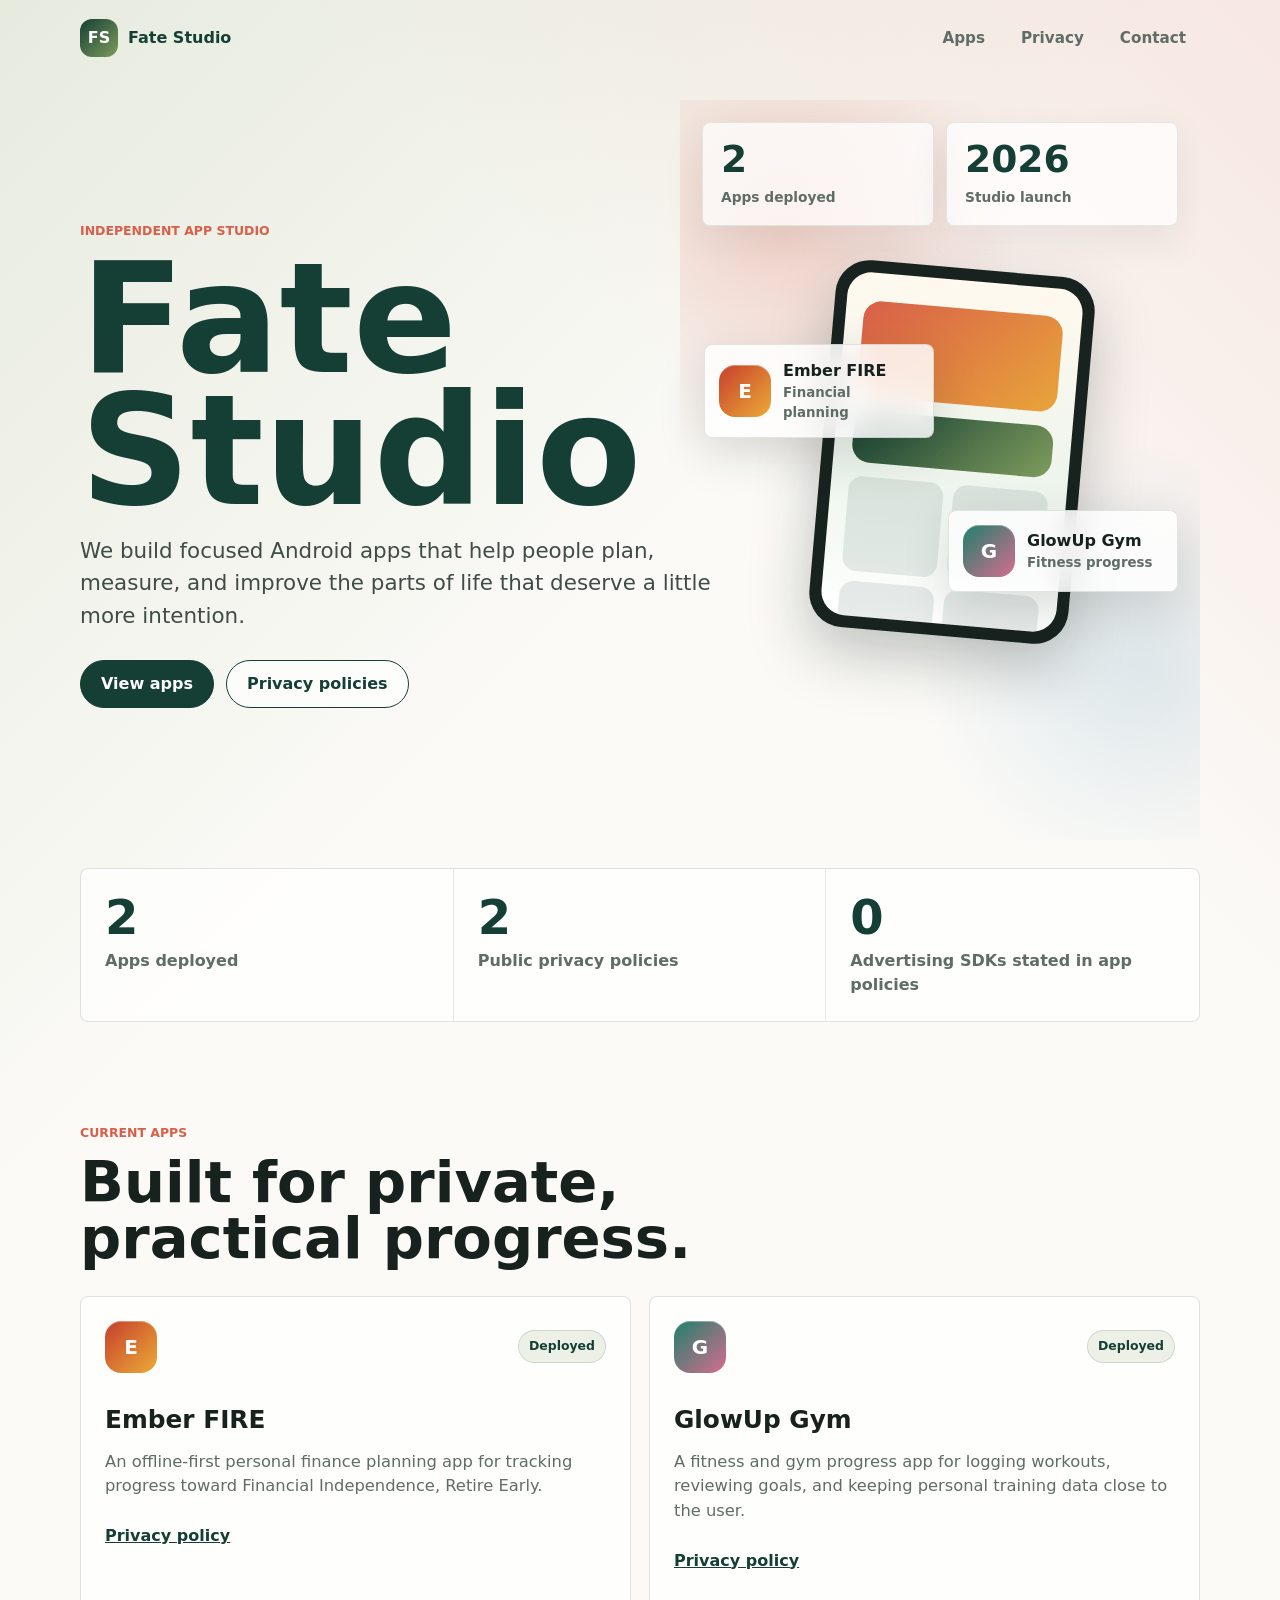
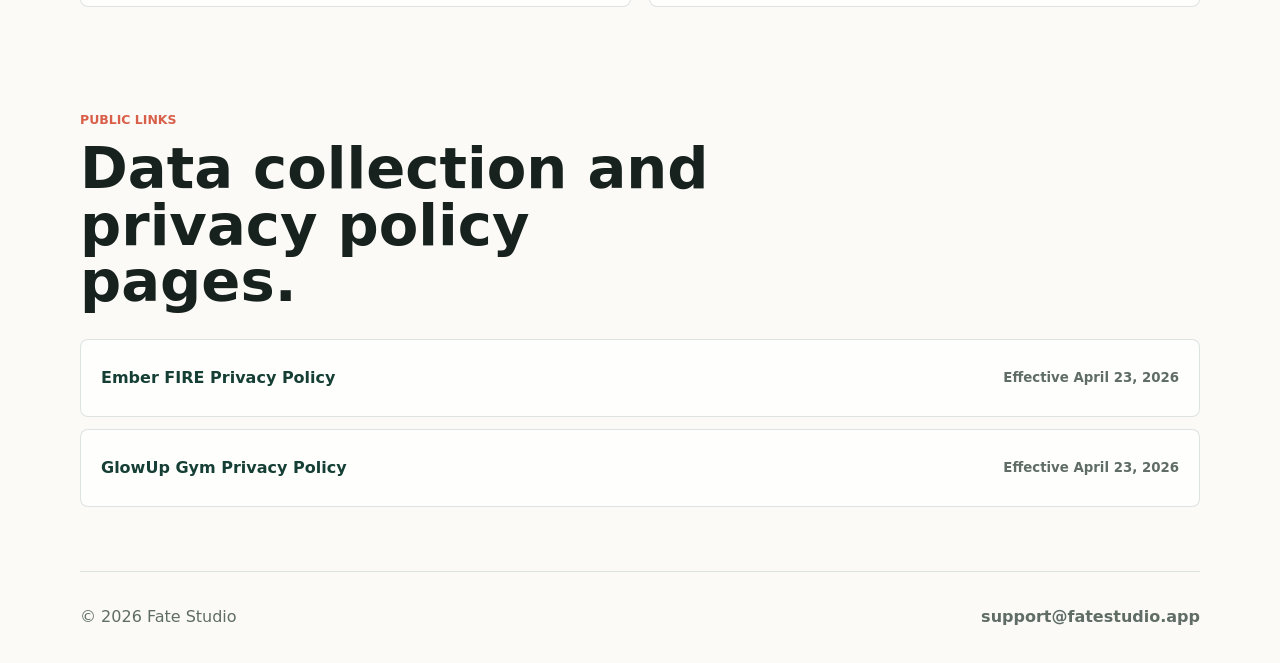
==== index.html @ 1c77e4ae "change email address" ====
<!doctype html>
<html lang="en">
  <head>
    <meta charset="utf-8" />
    <meta name="viewport" content="width=device-width, initial-scale=1" />
    <meta name="description" content="Fate Studio creates practical, privacy-conscious apps for personal planning, finance, fitness, and everyday progress." />
    <title>Fate Studio | Apps for Personal Progress</title>
    <link rel="stylesheet" href="styles.css" />
  </head>
  <body>
    <header class="site-header">
      <a class="brand" href="./" aria-label="Fate Studio home">
        <span class="brand-mark" aria-hidden="true">FS</span>
        <span>Fate Studio</span>
      </a>
      <nav class="nav-links" aria-label="Main navigation">
        <a href="#apps">Apps</a>
        <a href="#policies">Privacy</a>
        <a href="mailto:support@fatestudio.app">Contact</a>
      </nav>
    </header>

    <main>
      <section class="hero">
        <div class="hero-copy">
          <p class="eyebrow">Independent app studio</p>
          <h1>Fate Studio</h1>
          <p class="hero-text">We build focused Android apps that help people plan, measure, and improve the parts of life that deserve a little more intention.</p>
          <div class="hero-actions">
            <a class="button primary" href="#apps">View apps</a>
            <a class="button secondary" href="#policies">Privacy policies</a>
          </div>
        </div>

        <div class="studio-panel" aria-label="Fate Studio app dashboard">
          <div class="metric-strip">
            <div>
              <span class="metric-number">2</span>
              <span class="metric-label">Apps deployed</span>
            </div>
            <div>
              <span class="metric-number">2026</span>
              <span class="metric-label">Studio launch</span>
            </div>
          </div>
          <div class="device-preview">
            <div class="phone-shell">
              <div class="phone-screen">
                <div class="screen-row flame"></div>
                <div class="screen-row gold"></div>
                <div class="screen-grid">
                  <span></span>
                  <span></span>
                  <span></span>
                  <span></span>
                </div>
              </div>
            </div>
            <div class="floating-card ember">
              <span class="app-icon ember-icon">E</span>
              <div>
                <strong>Ember FIRE</strong>
                <small>Financial planning</small>
              </div>
            </div>
            <div class="floating-card glow">
              <span class="app-icon glow-icon">G</span>
              <div>
                <strong>GlowUp Gym</strong>
                <small>Fitness progress</small>
              </div>
            </div>
          </div>
        </div>
      </section>

      <section class="stats-band" aria-label="Deployment summary">
        <div>
          <strong>2</strong>
          <span>Apps deployed</span>
        </div>
        <div>
          <strong>2</strong>
          <span>Public privacy policies</span>
        </div>
        <div>
          <strong>0</strong>
          <span>Advertising SDKs stated in app policies</span>
        </div>
      </section>

      <section id="apps" class="section">
        <div class="section-heading">
          <p class="eyebrow">Current apps</p>
          <h2>Built for private, practical progress.</h2>
        </div>

        <div class="app-grid">
          <article class="app-card">
            <div class="app-card-top">
              <span class="app-icon ember-icon">E</span>
              <span class="status-pill">Deployed</span>
            </div>
            <h3>Ember FIRE</h3>
            <p>An offline-first personal finance planning app for tracking progress toward Financial Independence, Retire Early.</p>
            <a href="privacy/ember-fire.html">Privacy policy</a>
          </article>

          <article class="app-card">
            <div class="app-card-top">
              <span class="app-icon glow-icon">G</span>
              <span class="status-pill">Deployed</span>
            </div>
            <h3>GlowUp Gym</h3>
            <p>A fitness and gym progress app for logging workouts, reviewing goals, and keeping personal training data close to the user.</p>
            <a href="privacy/glowup-gym.html">Privacy policy</a>
          </article>
        </div>
      </section>

      <section id="policies" class="section policy-section">
        <div class="section-heading">
          <p class="eyebrow">Public links</p>
          <h2>Data collection and privacy policy pages.</h2>
        </div>
        <div class="policy-links">
          <a href="privacy/ember-fire.html">
            <span>Ember FIRE Privacy Policy</span>
            <small>Effective April 23, 2026</small>
          </a>
          <a href="privacy/glowup-gym.html">
            <span>GlowUp Gym Privacy Policy</span>
            <small>Effective April 23, 2026</small>
          </a>
        </div>
      </section>
    </main>

    <footer class="site-footer">
      <span>&copy; 2026 Fate Studio</span>
      <a href="mailto:support@fatestudio.app">support@fatestudio.app</a>
    </footer>
  </body>
</html>
---- styles.css ----
:root {
  color-scheme: light;
  --ink: #17211d;
  --muted: #5f6d66;
  --paper: #fbfaf7;
  --line: #e2ded3;
  --panel: #ffffff;
  --forest: #153f34;
  --moss: #7e9c5c;
  --coral: #d85f49;
  --amber: #e8a43a;
  --rose: #d66d8f;
  --sky: #79aeca;
  --shadow: 0 22px 70px rgba(23, 33, 29, 0.12);
}

* {
  box-sizing: border-box;
}

html {
  scroll-behavior: smooth;
}

body {
  margin: 0;
  color: var(--ink);
  background:
    linear-gradient(135deg, rgba(126, 156, 92, 0.16), transparent 34%),
    linear-gradient(225deg, rgba(216, 95, 73, 0.12), transparent 28%),
    var(--paper);
  font-family: Inter, ui-sans-serif, system-ui, -apple-system, BlinkMacSystemFont, "Segoe UI", sans-serif;
  line-height: 1.5;
}

a {
  color: inherit;
}

.site-header,
.site-footer {
  width: min(1120px, calc(100% - 32px));
  margin: 0 auto;
}

.site-header {
  min-height: 76px;
  display: flex;
  align-items: center;
  justify-content: space-between;
  gap: 20px;
}

.brand {
  display: inline-flex;
  align-items: center;
  gap: 10px;
  color: var(--forest);
  font-weight: 800;
  text-decoration: none;
}

.brand-mark,
.app-icon {
  display: inline-grid;
  place-items: center;
  flex: 0 0 auto;
  color: white;
  font-weight: 850;
}

.brand-mark {
  width: 38px;
  height: 38px;
  border-radius: 12px;
  background: linear-gradient(135deg, var(--forest), var(--moss));
}

.nav-links {
  display: flex;
  align-items: center;
  gap: 8px;
}

.nav-links a {
  min-height: 40px;
  display: inline-flex;
  align-items: center;
  padding: 0 14px;
  border-radius: 999px;
  color: var(--muted);
  font-size: 0.95rem;
  font-weight: 700;
  text-decoration: none;
}

.nav-links a:hover {
  background: rgba(21, 63, 52, 0.08);
  color: var(--forest);
}

.hero {
  position: relative;
  width: min(1120px, calc(100% - 32px));
  min-height: calc(100vh - 108px);
  margin: 0 auto;
  padding: 42px 0 56px;
  display: flex;
  align-items: center;
  overflow: hidden;
}

.hero-copy {
  position: relative;
  z-index: 2;
  max-width: 690px;
}

.eyebrow {
  margin: 0 0 12px;
  color: var(--coral);
  font-size: 0.78rem;
  font-weight: 850;
  letter-spacing: 0;
  text-transform: uppercase;
}

h1,
h2,
h3,
p {
  margin-top: 0;
}

h1 {
  margin-bottom: 18px;
  color: var(--forest);
  font-size: clamp(4.7rem, 12vw, 9.8rem);
  line-height: 0.86;
}

h2 {
  margin-bottom: 0;
  max-width: 680px;
  font-size: clamp(2rem, 4.5vw, 4.1rem);
  line-height: 0.98;
}

h3 {
  margin-bottom: 12px;
  font-size: 1.55rem;
}

.hero-text {
  max-width: 640px;
  margin-bottom: 28px;
  color: #3f4d46;
  font-size: clamp(1.08rem, 2vw, 1.34rem);
}

.hero-actions {
  display: flex;
  flex-wrap: wrap;
  gap: 12px;
}

.button {
  min-height: 48px;
  display: inline-flex;
  align-items: center;
  justify-content: center;
  padding: 0 20px;
  border: 1px solid var(--forest);
  border-radius: 999px;
  font-weight: 800;
  text-decoration: none;
}

.button.primary {
  background: var(--forest);
  color: white;
}

.button.secondary {
  background: rgba(255, 255, 255, 0.64);
  color: var(--forest);
}

.studio-panel {
  position: absolute;
  z-index: 1;
  top: 24px;
  right: 0;
  bottom: 28px;
  width: min(520px, 48vw);
  padding: 22px;
  border: 0;
  border-radius: 0;
  background:
    radial-gradient(circle at 20% 18%, rgba(216, 95, 73, 0.22), transparent 32%),
    radial-gradient(circle at 88% 76%, rgba(121, 174, 202, 0.22), transparent 30%);
  pointer-events: none;
}

.metric-strip {
  display: grid;
  grid-template-columns: 1fr 1fr;
  gap: 12px;
}

.metric-strip > div {
  min-height: 104px;
  padding: 18px;
  border: 1px solid rgba(21, 63, 52, 0.1);
  border-radius: 8px;
  background: rgba(255, 255, 255, 0.72);
  box-shadow: 0 14px 42px rgba(23, 33, 29, 0.08);
}

.metric-number {
  display: block;
  color: var(--forest);
  font-size: 2.35rem;
  font-weight: 900;
  line-height: 1;
}

.metric-label {
  display: block;
  margin-top: 8px;
  color: var(--muted);
  font-size: 0.86rem;
  font-weight: 750;
}

.device-preview {
  position: relative;
  min-height: 410px;
}

.phone-shell {
  position: absolute;
  inset: 42px 96px 0 auto;
  width: min(260px, 58vw);
  aspect-ratio: 0.53;
  padding: 12px;
  border-radius: 34px;
  background: #18231f;
  box-shadow: 0 24px 60px rgba(23, 33, 29, 0.26);
  transform: rotate(5deg);
}

.phone-screen {
  height: 100%;
  padding: 28px 18px;
  border-radius: 24px;
  background:
    linear-gradient(180deg, #fff9ef, #edf5ed 58%, #fff);
  overflow: hidden;
}

.screen-row {
  height: 96px;
  margin-bottom: 14px;
  border-radius: 18px;
}

.screen-row.flame {
  background: linear-gradient(135deg, var(--coral), var(--amber));
}

.screen-row.gold {
  height: 52px;
  background: linear-gradient(135deg, var(--forest), var(--moss));
}

.screen-grid {
  display: grid;
  grid-template-columns: 1fr 1fr;
  gap: 10px;
}

.screen-grid span {
  aspect-ratio: 1;
  border-radius: 14px;
  background: rgba(21, 63, 52, 0.1);
}

.floating-card {
  position: absolute;
  display: flex;
  align-items: center;
  gap: 12px;
  width: 230px;
  padding: 14px;
  border: 1px solid rgba(21, 63, 52, 0.12);
  border-radius: 8px;
  background: rgba(255, 255, 255, 0.84);
  box-shadow: 0 16px 48px rgba(23, 33, 29, 0.14);
  backdrop-filter: blur(14px);
}

.floating-card strong,
.floating-card small {
  display: block;
}

.floating-card small {
  color: var(--muted);
  font-weight: 700;
}

.floating-card.ember {
  left: 2px;
  top: 118px;
}

.floating-card.glow {
  right: 0;
  bottom: 44px;
}

.app-icon {
  width: 52px;
  height: 52px;
  border-radius: 16px;
  font-size: 1.25rem;
  box-shadow: inset 0 1px 0 rgba(255, 255, 255, 0.34);
}

.ember-icon {
  background: linear-gradient(135deg, #c63f2c, #ecab37);
}

.glow-icon {
  background: linear-gradient(135deg, #1f806b, #d66d8f);
}

.stats-band {
  width: min(1120px, calc(100% - 32px));
  margin: 0 auto 38px;
  display: grid;
  grid-template-columns: repeat(3, 1fr);
  border: 1px solid rgba(21, 63, 52, 0.14);
  border-radius: 8px;
  background: rgba(255, 255, 255, 0.68);
  overflow: hidden;
}

.stats-band div {
  min-height: 132px;
  padding: 24px;
  border-right: 1px solid rgba(21, 63, 52, 0.1);
}

.stats-band div:last-child {
  border-right: 0;
}

.stats-band strong {
  display: block;
  color: var(--forest);
  font-size: 3rem;
  line-height: 1;
}

.stats-band span {
  display: block;
  margin-top: 8px;
  color: var(--muted);
  font-weight: 800;
}

.section {
  width: min(1120px, calc(100% - 32px));
  margin: 0 auto;
  padding: 64px 0;
}

.section-heading {
  margin-bottom: 28px;
}

.app-grid {
  display: grid;
  grid-template-columns: repeat(2, minmax(0, 1fr));
  gap: 18px;
}

.app-card {
  min-height: 310px;
  padding: 24px;
  border: 1px solid rgba(21, 63, 52, 0.14);
  border-radius: 8px;
  background: rgba(255, 255, 255, 0.76);
}

.app-card-top {
  margin-bottom: 28px;
  display: flex;
  align-items: center;
  justify-content: space-between;
  gap: 12px;
}

.status-pill {
  padding: 6px 10px;
  border: 1px solid rgba(21, 63, 52, 0.14);
  border-radius: 999px;
  color: var(--forest);
  background: rgba(126, 156, 92, 0.14);
  font-size: 0.78rem;
  font-weight: 850;
}

.app-card p {
  max-width: 560px;
  color: var(--muted);
  font-size: 1.02rem;
}

.app-card a {
  display: inline-flex;
  min-height: 42px;
  align-items: center;
  color: var(--forest);
  font-weight: 850;
}

.policy-section {
  padding-top: 40px;
}

.policy-links {
  display: grid;
  gap: 12px;
}

.policy-links a {
  display: flex;
  align-items: center;
  justify-content: space-between;
  gap: 18px;
  min-height: 78px;
  padding: 18px 20px;
  border: 1px solid rgba(21, 63, 52, 0.14);
  border-radius: 8px;
  background: rgba(255, 255, 255, 0.72);
  color: var(--forest);
  text-decoration: none;
}

.policy-links span {
  font-weight: 850;
}

.policy-links small {
  color: var(--muted);
  font-weight: 750;
}

.site-footer {
  min-height: 92px;
  display: flex;
  align-items: center;
  justify-content: space-between;
  gap: 18px;
  color: var(--muted);
  border-top: 1px solid rgba(21, 63, 52, 0.12);
}

.site-footer a {
  font-weight: 800;
  text-decoration: none;
}

.policy-page {
  background: var(--paper);
}

.policy-main {
  width: min(860px, calc(100% - 32px));
  margin: 0 auto;
  padding: 48px 0 72px;
}

.policy-article {
  padding: 40px;
  border: 1px solid var(--line);
  border-radius: 8px;
  background: white;
  box-shadow: 0 18px 54px rgba(23, 33, 29, 0.08);
}

.policy-article h1 {
  margin-bottom: 8px;
  font-size: clamp(2.35rem, 7vw, 4.5rem);
  line-height: 0.96;
}

.effective-date {
  margin-bottom: 28px;
  color: var(--muted);
  font-weight: 800;
}

.policy-article h2 {
  margin: 34px 0 10px;
  color: var(--forest);
  font-size: 1rem;
  line-height: 1.2;
  text-transform: uppercase;
}

.policy-article p,
.policy-article li {
  color: #3f4d46;
}

.policy-article ul {
  margin: 10px 0 0;
  padding-left: 22px;
}

.back-link {
  display: inline-flex;
  min-height: 44px;
  align-items: center;
  margin-bottom: 18px;
  color: var(--forest);
  font-weight: 850;
  text-decoration: none;
}

@media (max-width: 840px) {
  .site-header {
    min-height: 68px;
  }

  .nav-links {
    gap: 2px;
  }

  .nav-links a {
    padding: 0 9px;
    font-size: 0.88rem;
  }

  .hero {
    min-height: auto;
    padding-top: 28px;
    display: block;
  }

  .studio-panel {
    position: relative;
    top: auto;
    right: auto;
    bottom: auto;
    width: 100%;
    min-height: 500px;
    margin-top: 26px;
  }

  .phone-shell {
    inset: 42px 52px 0 auto;
  }

  .stats-band,
  .app-grid {
    grid-template-columns: 1fr;
  }

  .stats-band div {
    border-right: 0;
    border-bottom: 1px solid rgba(21, 63, 52, 0.1);
  }

  .stats-band div:last-child {
    border-bottom: 0;
  }

  .policy-links a,
  .site-footer {
    align-items: flex-start;
    flex-direction: column;
  }
}

@media (max-width: 560px) {
  .site-header {
    align-items: flex-start;
    flex-direction: column;
    padding: 16px 0;
  }

  .hero {
    gap: 30px;
  }

  h1 {
    font-size: clamp(4rem, 21vw, 6.5rem);
  }

  .hero-actions,
  .hero-actions .button {
    width: 100%;
  }

  .studio-panel {
    min-height: 470px;
    padding: 14px;
  }

  .metric-strip {
    grid-template-columns: 1fr;
  }

  .metric-strip > div {
    min-height: 82px;
  }

  .device-preview {
    min-height: 284px;
  }

  .phone-shell {
    inset: 30px 24px 0 auto;
    width: 168px;
    border-radius: 26px;
  }

  .phone-screen {
    padding: 18px 12px;
    border-radius: 18px;
  }

  .screen-row {
    height: 62px;
  }

  .screen-row.gold {
    height: 38px;
  }

  .floating-card {
    width: min(212px, 82%);
    padding: 12px;
  }

  .floating-card.ember {
    top: 78px;
  }

  .floating-card.glow {
    bottom: 0;
  }

  .section {
    padding: 46px 0;
  }

  .app-card,
  .policy-article {
    padding: 22px;
  }
}
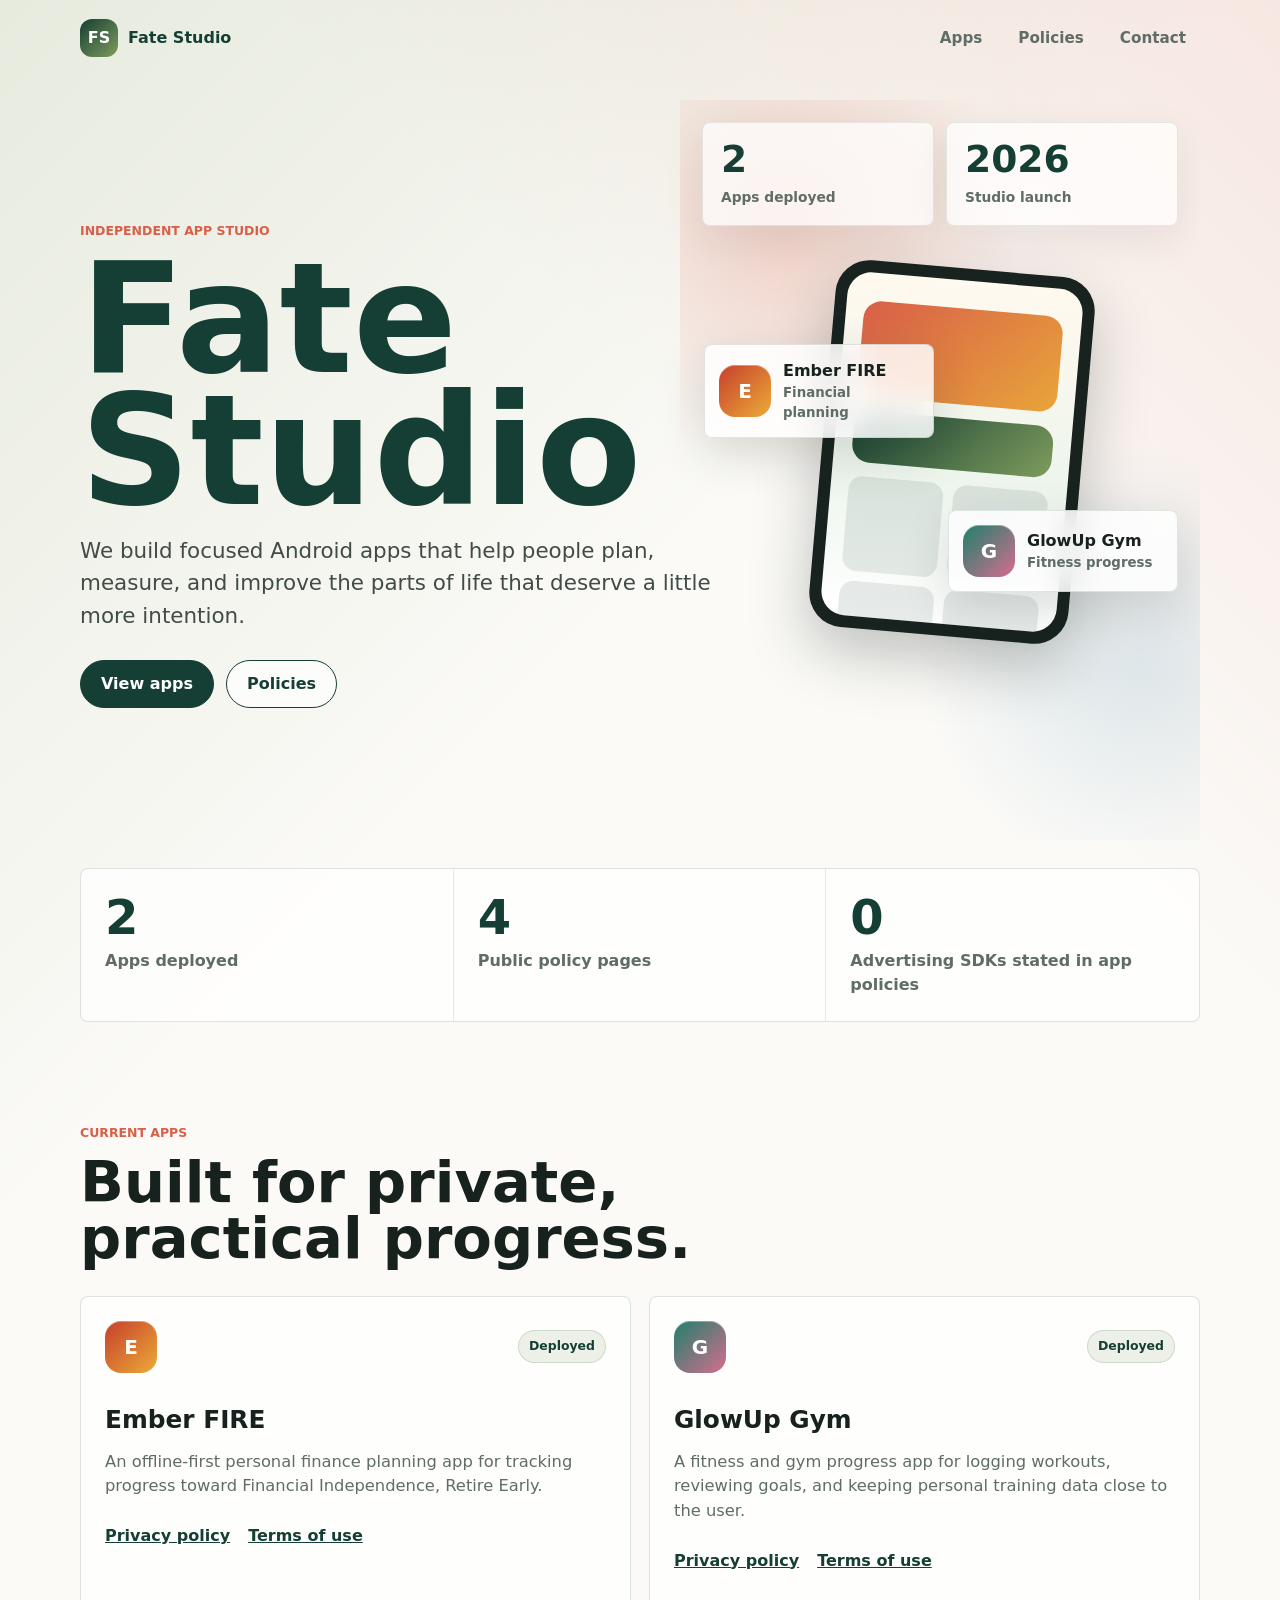
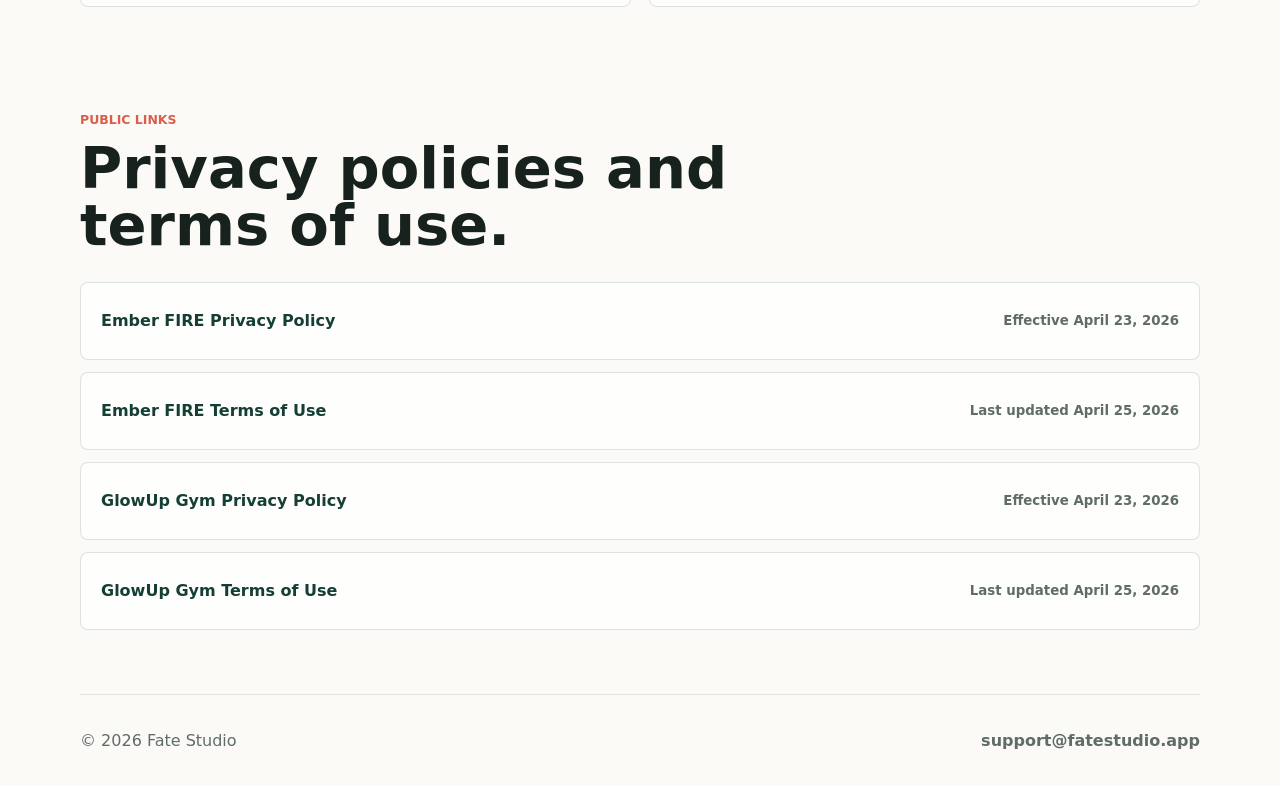
==== commit 79afe171: "feat: add terms of use pages for Ember FIRE and GlowUp Gym; update navigation and policy links" ====
--- a/index.html
+++ b/index.html
@@ -15,7 +15,7 @@
       </a>
       <nav class="nav-links" aria-label="Main navigation">
         <a href="#apps">Apps</a>
-        <a href="#policies">Privacy</a>
+        <a href="#policies">Policies</a>
         <a href="mailto:support@fatestudio.app">Contact</a>
       </nav>
     </header>
@@ -28,7 +28,7 @@
           <p class="hero-text">We build focused Android apps that help people plan, measure, and improve the parts of life that deserve a little more intention.</p>
           <div class="hero-actions">
             <a class="button primary" href="#apps">View apps</a>
-            <a class="button secondary" href="#policies">Privacy policies</a>
+            <a class="button secondary" href="#policies">Policies</a>
           </div>
         </div>
 
@@ -80,8 +80,8 @@
           <span>Apps deployed</span>
         </div>
         <div>
-          <strong>2</strong>
-          <span>Public privacy policies</span>
+          <strong>4</strong>
+          <span>Public policy pages</span>
         </div>
         <div>
           <strong>0</strong>
@@ -103,7 +103,10 @@
             </div>
             <h3>Ember FIRE</h3>
             <p>An offline-first personal finance planning app for tracking progress toward Financial Independence, Retire Early.</p>
-            <a href="privacy/ember-fire.html">Privacy policy</a>
+            <div class="app-card-links">
+              <a href="privacy/ember-fire.html">Privacy policy</a>
+              <a href="terms/ember-fire.html">Terms of use</a>
+            </div>
           </article>
 
           <article class="app-card">
@@ -113,7 +116,10 @@
             </div>
             <h3>GlowUp Gym</h3>
             <p>A fitness and gym progress app for logging workouts, reviewing goals, and keeping personal training data close to the user.</p>
-            <a href="privacy/glowup-gym.html">Privacy policy</a>
+            <div class="app-card-links">
+              <a href="privacy/glowup-gym.html">Privacy policy</a>
+              <a href="terms/glowup-gym.html">Terms of use</a>
+            </div>
           </article>
         </div>
       </section>
@@ -121,16 +127,24 @@
       <section id="policies" class="section policy-section">
         <div class="section-heading">
           <p class="eyebrow">Public links</p>
-          <h2>Data collection and privacy policy pages.</h2>
+          <h2>Privacy policies and terms of use.</h2>
         </div>
         <div class="policy-links">
           <a href="privacy/ember-fire.html">
             <span>Ember FIRE Privacy Policy</span>
             <small>Effective April 23, 2026</small>
           </a>
+          <a href="terms/ember-fire.html">
+            <span>Ember FIRE Terms of Use</span>
+            <small>Last updated April 25, 2026</small>
+          </a>
           <a href="privacy/glowup-gym.html">
             <span>GlowUp Gym Privacy Policy</span>
             <small>Effective April 23, 2026</small>
+          </a>
+          <a href="terms/glowup-gym.html">
+            <span>GlowUp Gym Terms of Use</span>
+            <small>Last updated April 25, 2026</small>
           </a>
         </div>
       </section>
--- a/styles.css
+++ b/styles.css
@@ -419,6 +419,12 @@
   font-size: 1.02rem;
 }
 
+.app-card-links {
+  display: flex;
+  flex-wrap: wrap;
+  gap: 8px 18px;
+}
+
 .app-card a {
   display: inline-flex;
   min-height: 42px;
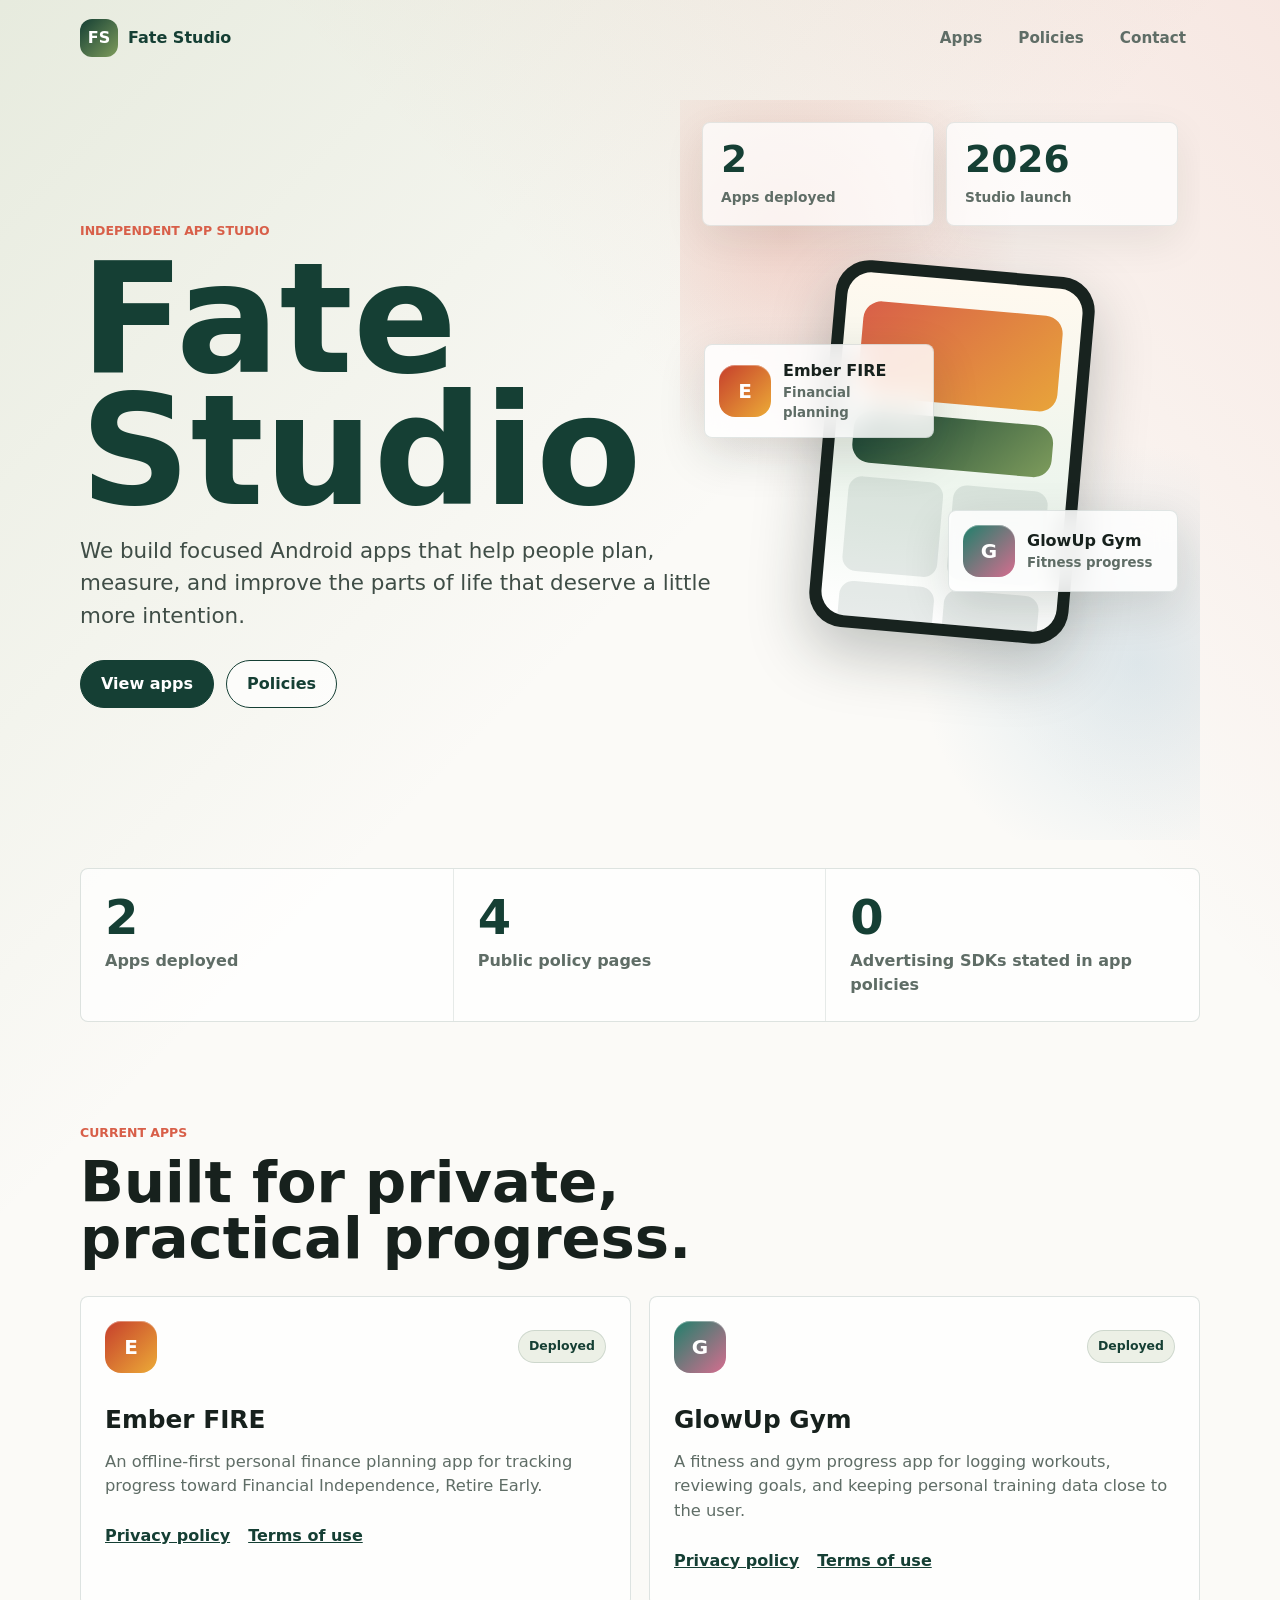
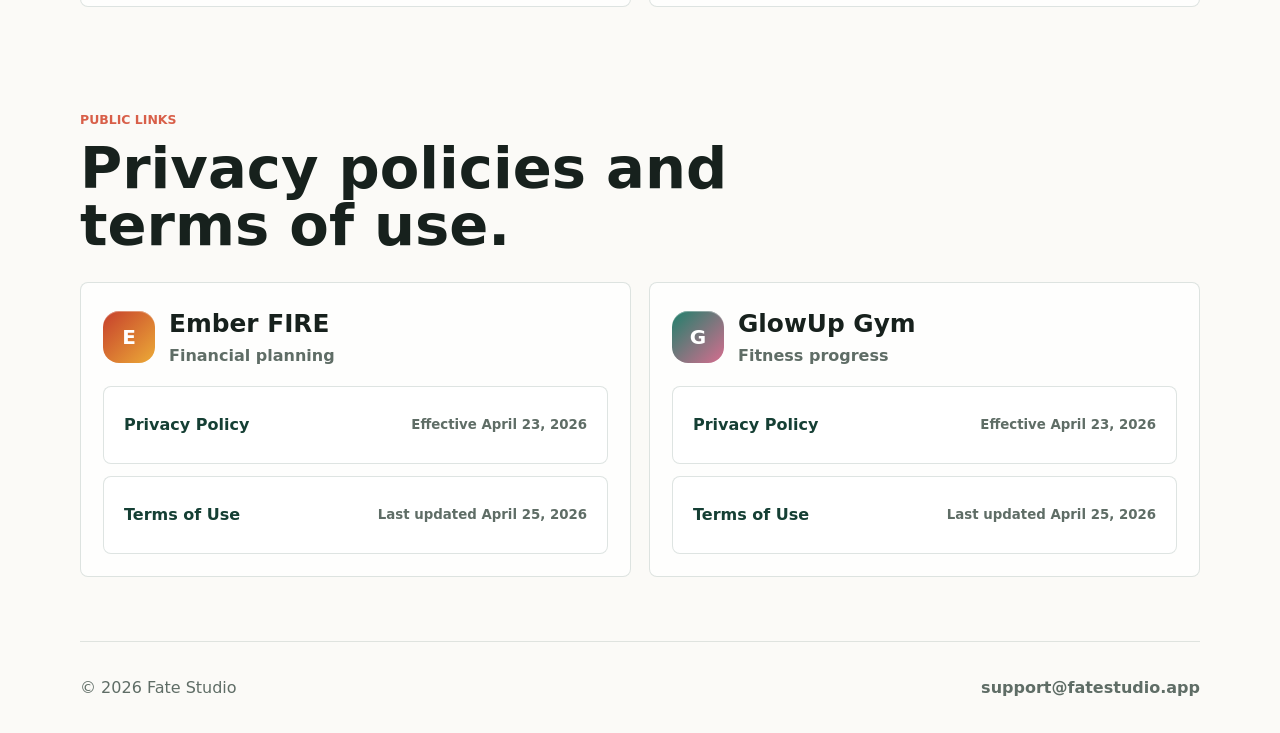
==== commit fc630a2e: "feat: restructure privacy policies and terms of use section with new layout and styling" ====
--- a/index.html
+++ b/index.html
@@ -129,23 +129,46 @@
           <p class="eyebrow">Public links</p>
           <h2>Privacy policies and terms of use.</h2>
         </div>
-        <div class="policy-links">
-          <a href="privacy/ember-fire.html">
-            <span>Ember FIRE Privacy Policy</span>
-            <small>Effective April 23, 2026</small>
-          </a>
-          <a href="terms/ember-fire.html">
-            <span>Ember FIRE Terms of Use</span>
-            <small>Last updated April 25, 2026</small>
-          </a>
-          <a href="privacy/glowup-gym.html">
-            <span>GlowUp Gym Privacy Policy</span>
-            <small>Effective April 23, 2026</small>
-          </a>
-          <a href="terms/glowup-gym.html">
-            <span>GlowUp Gym Terms of Use</span>
-            <small>Last updated April 25, 2026</small>
-          </a>
+        <div class="policy-app-grid">
+          <article class="policy-app-card">
+            <div class="policy-app-heading">
+              <span class="app-icon ember-icon">E</span>
+              <div>
+                <h3>Ember FIRE</h3>
+                <p>Financial planning</p>
+              </div>
+            </div>
+            <div class="policy-links">
+              <a href="privacy/ember-fire.html">
+                <span>Privacy Policy</span>
+                <small>Effective April 23, 2026</small>
+              </a>
+              <a href="terms/ember-fire.html">
+                <span>Terms of Use</span>
+                <small>Last updated April 25, 2026</small>
+              </a>
+            </div>
+          </article>
+
+          <article class="policy-app-card">
+            <div class="policy-app-heading">
+              <span class="app-icon glow-icon">G</span>
+              <div>
+                <h3>GlowUp Gym</h3>
+                <p>Fitness progress</p>
+              </div>
+            </div>
+            <div class="policy-links">
+              <a href="privacy/glowup-gym.html">
+                <span>Privacy Policy</span>
+                <small>Effective April 23, 2026</small>
+              </a>
+              <a href="terms/glowup-gym.html">
+                <span>Terms of Use</span>
+                <small>Last updated April 25, 2026</small>
+              </a>
+            </div>
+          </article>
         </div>
       </section>
     </main>
--- a/styles.css
+++ b/styles.css
@@ -437,6 +437,36 @@
   padding-top: 40px;
 }
 
+.policy-app-grid {
+  display: grid;
+  grid-template-columns: repeat(2, minmax(0, 1fr));
+  gap: 18px;
+}
+
+.policy-app-card {
+  padding: 22px;
+  border: 1px solid rgba(21, 63, 52, 0.14);
+  border-radius: 8px;
+  background: rgba(255, 255, 255, 0.72);
+}
+
+.policy-app-heading {
+  display: flex;
+  align-items: center;
+  gap: 14px;
+  margin-bottom: 18px;
+}
+
+.policy-app-heading h3 {
+  margin-bottom: 2px;
+}
+
+.policy-app-heading p {
+  margin-bottom: 0;
+  color: var(--muted);
+  font-weight: 750;
+}
+
 .policy-links {
   display: grid;
   gap: 12px;
@@ -573,7 +603,8 @@
   }
 
   .stats-band,
-  .app-grid {
+  .app-grid,
+  .policy-app-grid {
     grid-template-columns: 1fr;
   }
 
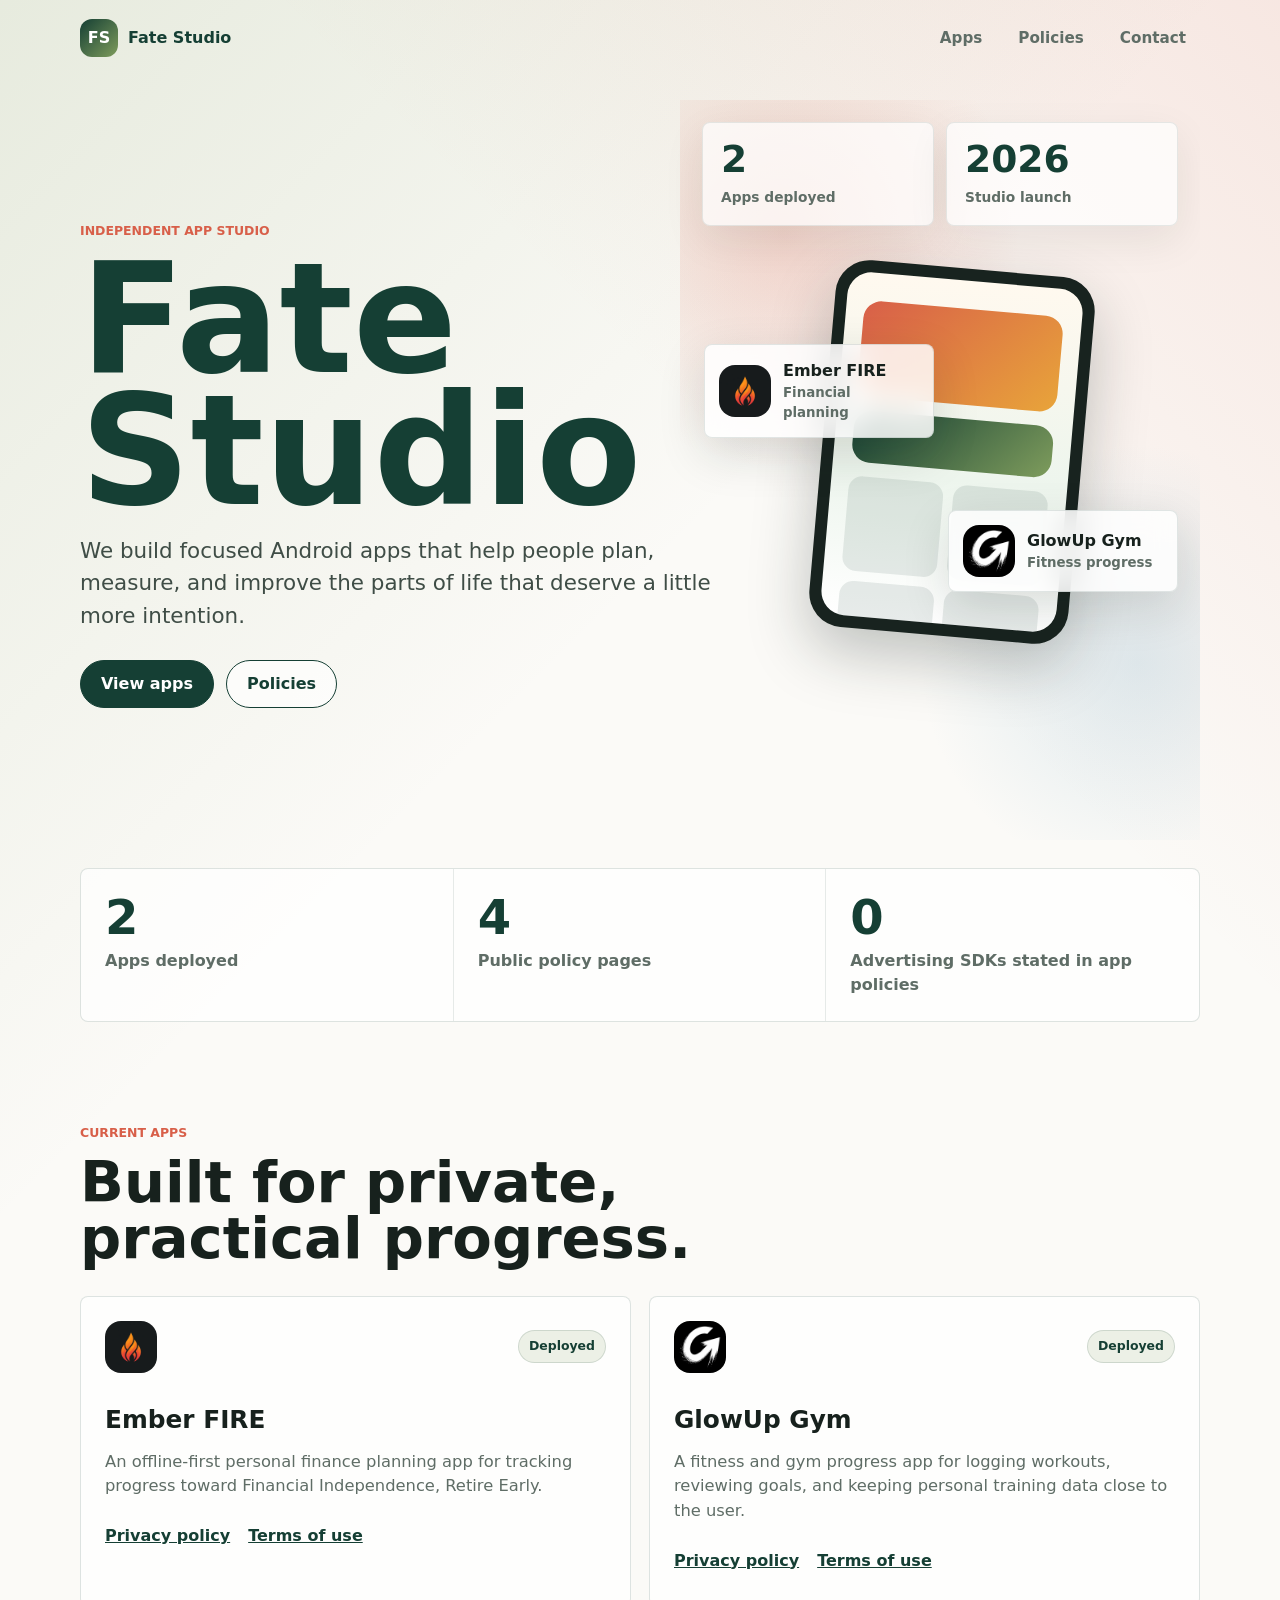
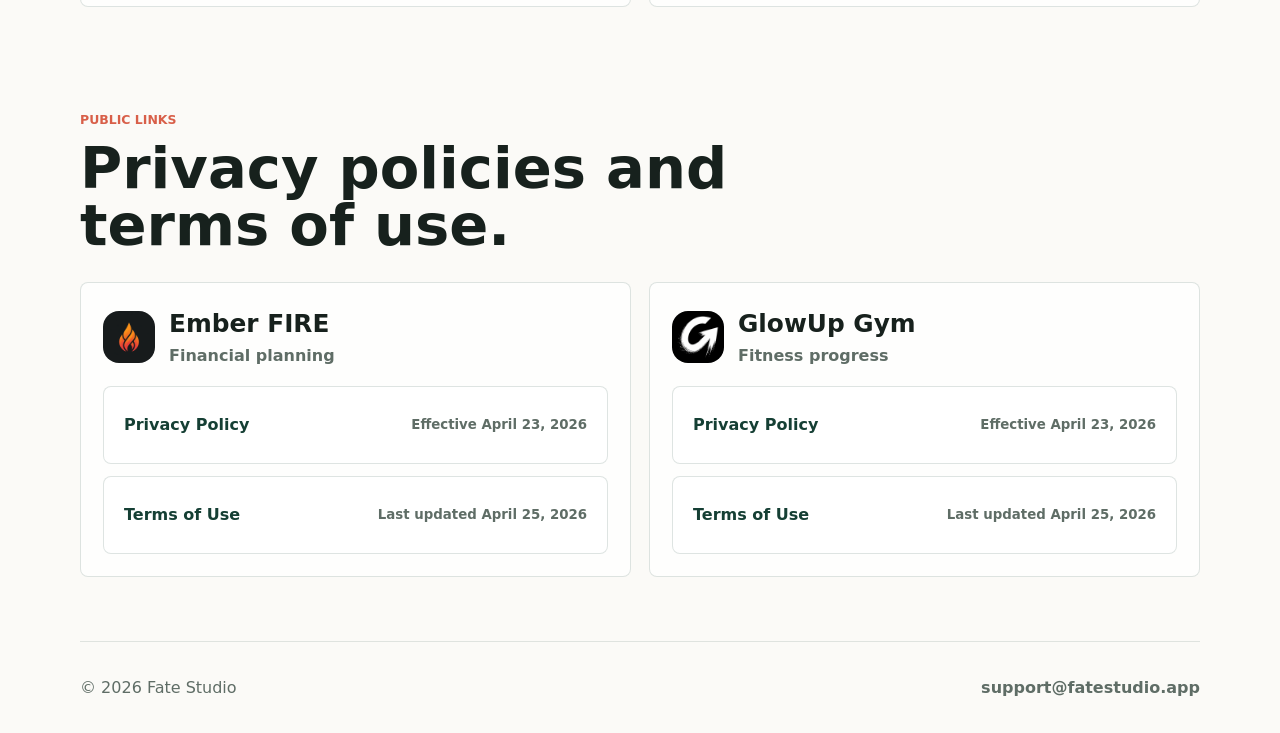
==== commit 3f175681: "feat: add Ember FIRE and GlowUp Gym logos; update icon implementation in index.html and styles.css" ====
--- a/index.html
+++ b/index.html
@@ -57,14 +57,14 @@
               </div>
             </div>
             <div class="floating-card ember">
-              <span class="app-icon ember-icon">E</span>
+              <img class="app-icon" src="assets/ember_fire_logo_512.png" alt="" width="52" height="52" />
               <div>
                 <strong>Ember FIRE</strong>
                 <small>Financial planning</small>
               </div>
             </div>
             <div class="floating-card glow">
-              <span class="app-icon glow-icon">G</span>
+              <img class="app-icon" src="assets/glowup_gym_logo_512.png" alt="" width="52" height="52" />
               <div>
                 <strong>GlowUp Gym</strong>
                 <small>Fitness progress</small>
@@ -98,7 +98,7 @@
         <div class="app-grid">
           <article class="app-card">
             <div class="app-card-top">
-              <span class="app-icon ember-icon">E</span>
+              <img class="app-icon" src="assets/ember_fire_logo_512.png" alt="" width="52" height="52" />
               <span class="status-pill">Deployed</span>
             </div>
             <h3>Ember FIRE</h3>
@@ -111,7 +111,7 @@
 
           <article class="app-card">
             <div class="app-card-top">
-              <span class="app-icon glow-icon">G</span>
+              <img class="app-icon" src="assets/glowup_gym_logo_512.png" alt="" width="52" height="52" />
               <span class="status-pill">Deployed</span>
             </div>
             <h3>GlowUp Gym</h3>
@@ -132,7 +132,7 @@
         <div class="policy-app-grid">
           <article class="policy-app-card">
             <div class="policy-app-heading">
-              <span class="app-icon ember-icon">E</span>
+              <img class="app-icon" src="assets/ember_fire_logo_512.png" alt="" width="52" height="52" />
               <div>
                 <h3>Ember FIRE</h3>
                 <p>Financial planning</p>
@@ -152,7 +152,7 @@
 
           <article class="policy-app-card">
             <div class="policy-app-heading">
-              <span class="app-icon glow-icon">G</span>
+              <img class="app-icon" src="assets/glowup_gym_logo_512.png" alt="" width="52" height="52" />
               <div>
                 <h3>GlowUp Gym</h3>
                 <p>Fitness progress</p>
--- a/styles.css
+++ b/styles.css
@@ -321,19 +321,13 @@
 }
 
 .app-icon {
+  display: block;
   width: 52px;
   height: 52px;
   border-radius: 16px;
-  font-size: 1.25rem;
+  background: white;
+  object-fit: cover;
   box-shadow: inset 0 1px 0 rgba(255, 255, 255, 0.34);
-}
-
-.ember-icon {
-  background: linear-gradient(135deg, #c63f2c, #ecab37);
-}
-
-.glow-icon {
-  background: linear-gradient(135deg, #1f806b, #d66d8f);
 }
 
 .stats-band {
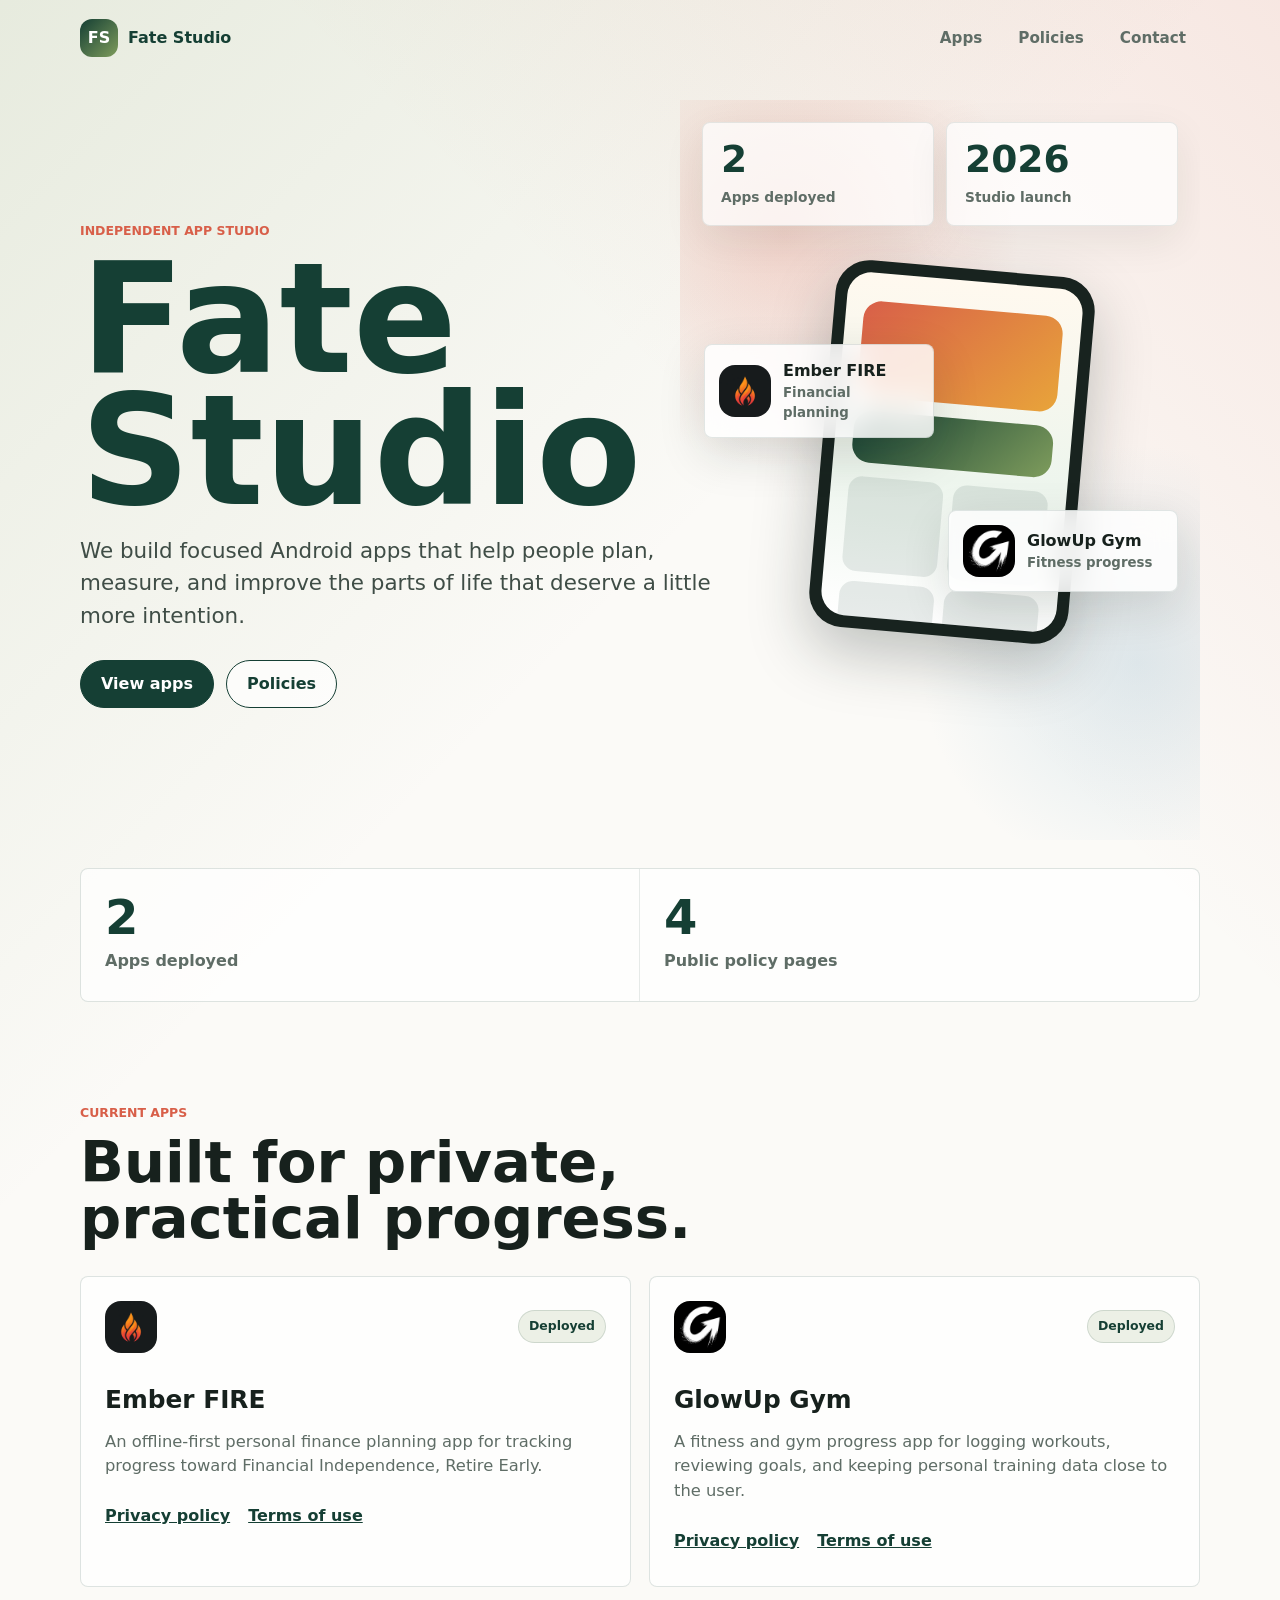
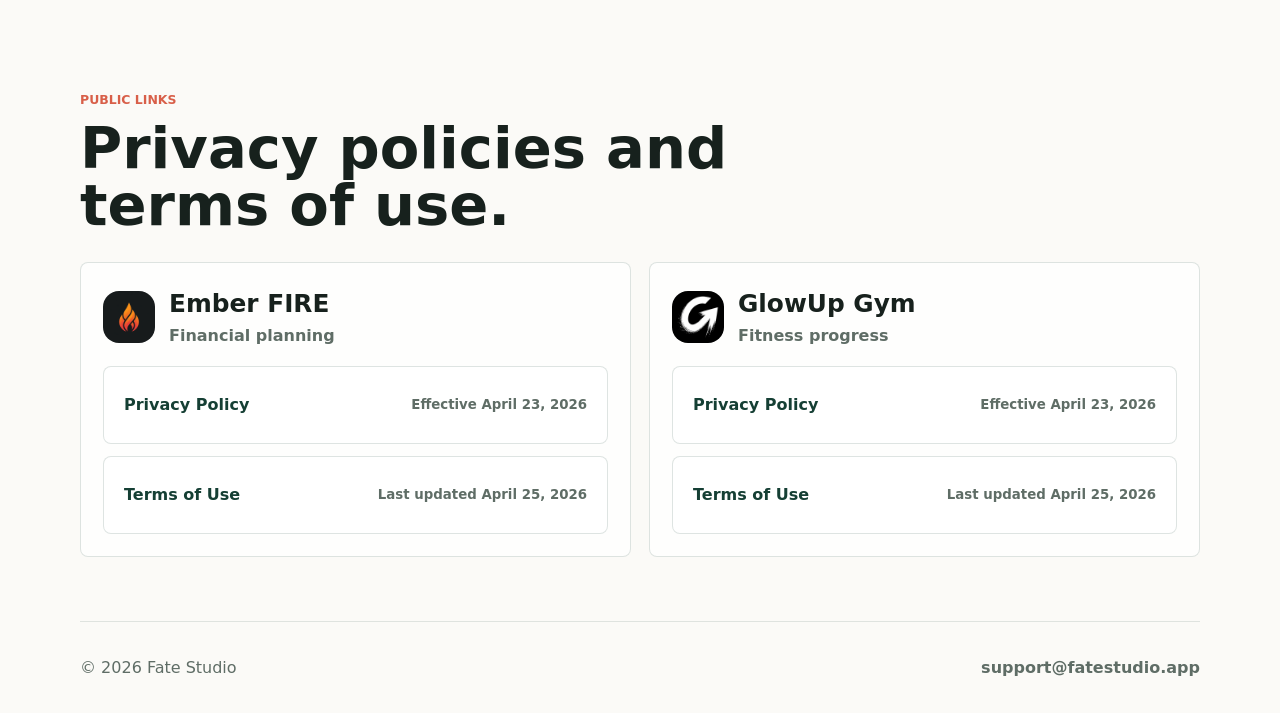
==== commit 58cd0616: "feat: remove advertising SDKs section and adjust grid layout for app display" ====
--- a/index.html
+++ b/index.html
@@ -82,10 +82,6 @@
         <div>
           <strong>4</strong>
           <span>Public policy pages</span>
-        </div>
-        <div>
-          <strong>0</strong>
-          <span>Advertising SDKs stated in app policies</span>
         </div>
       </section>
 
--- a/styles.css
+++ b/styles.css
@@ -334,7 +334,7 @@
   width: min(1120px, calc(100% - 32px));
   margin: 0 auto 38px;
   display: grid;
-  grid-template-columns: repeat(3, 1fr);
+  grid-template-columns: repeat(2, 1fr);
   border: 1px solid rgba(21, 63, 52, 0.14);
   border-radius: 8px;
   background: rgba(255, 255, 255, 0.68);
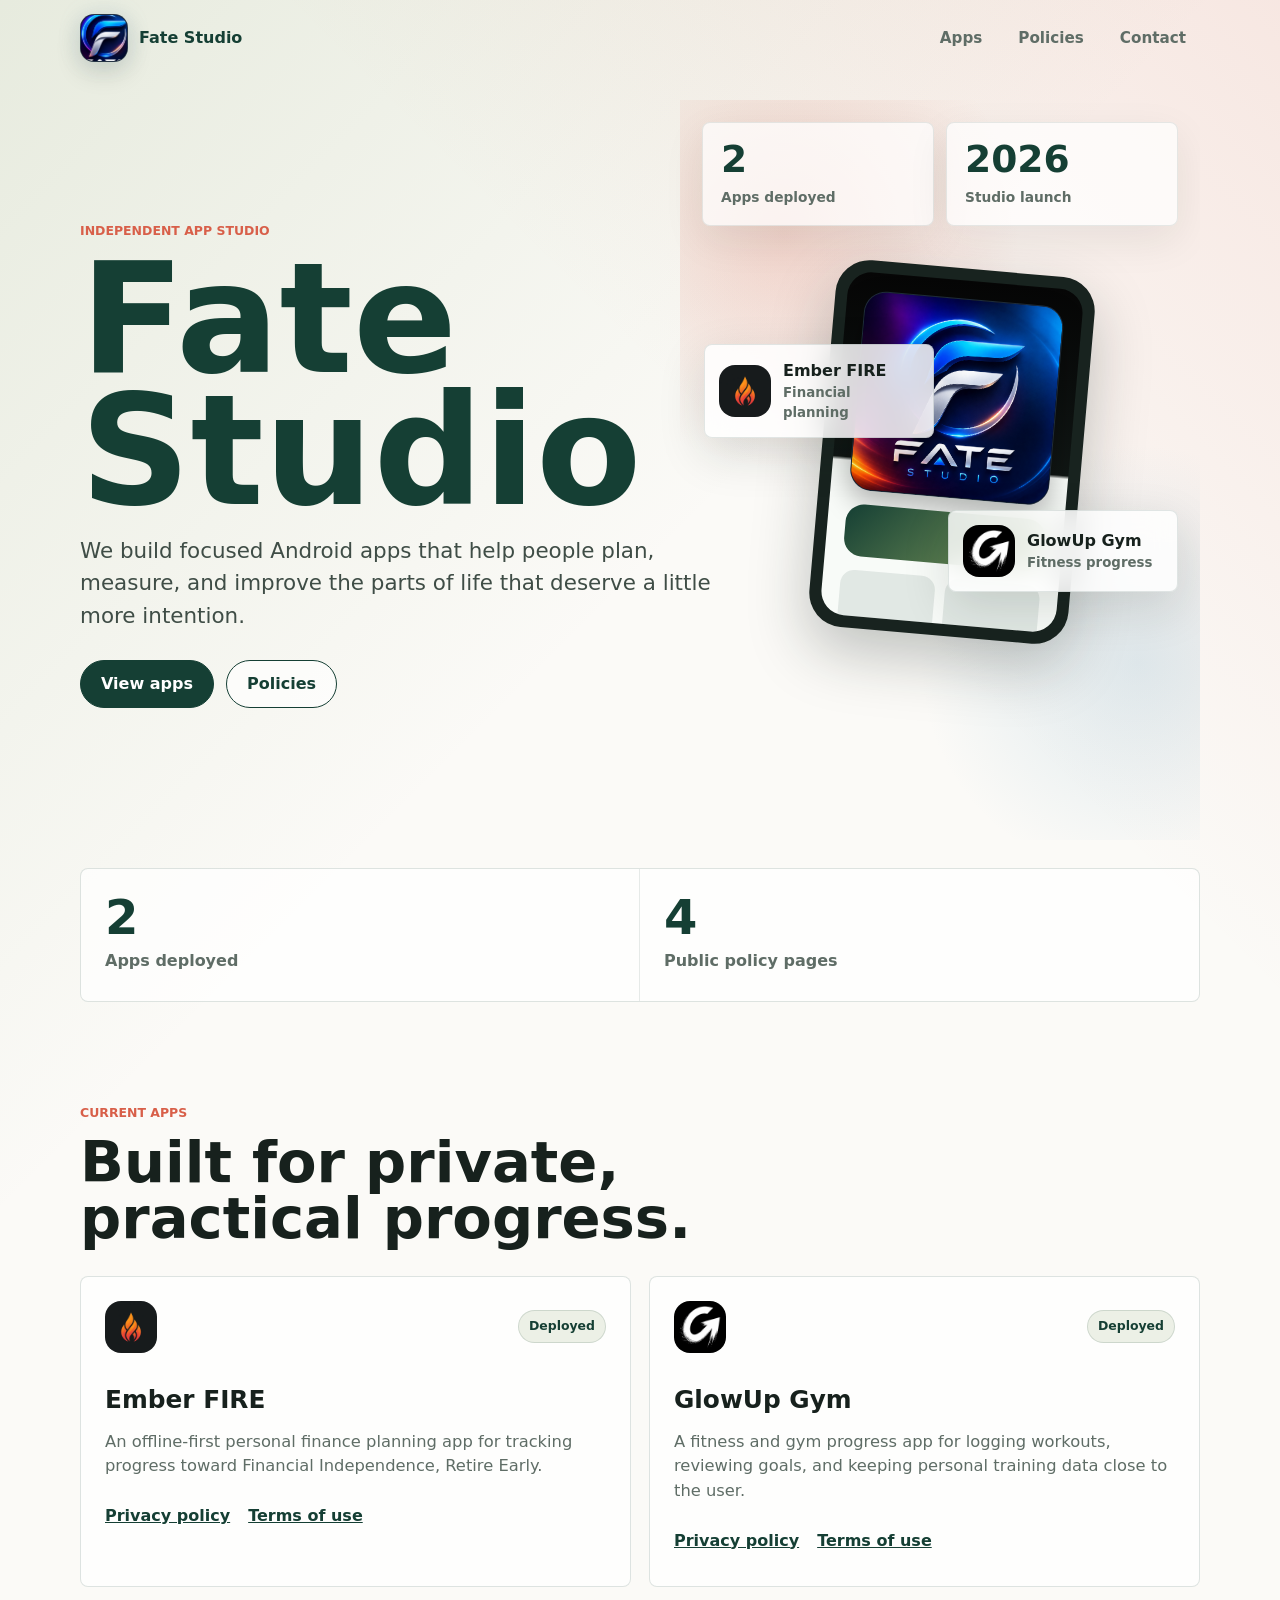
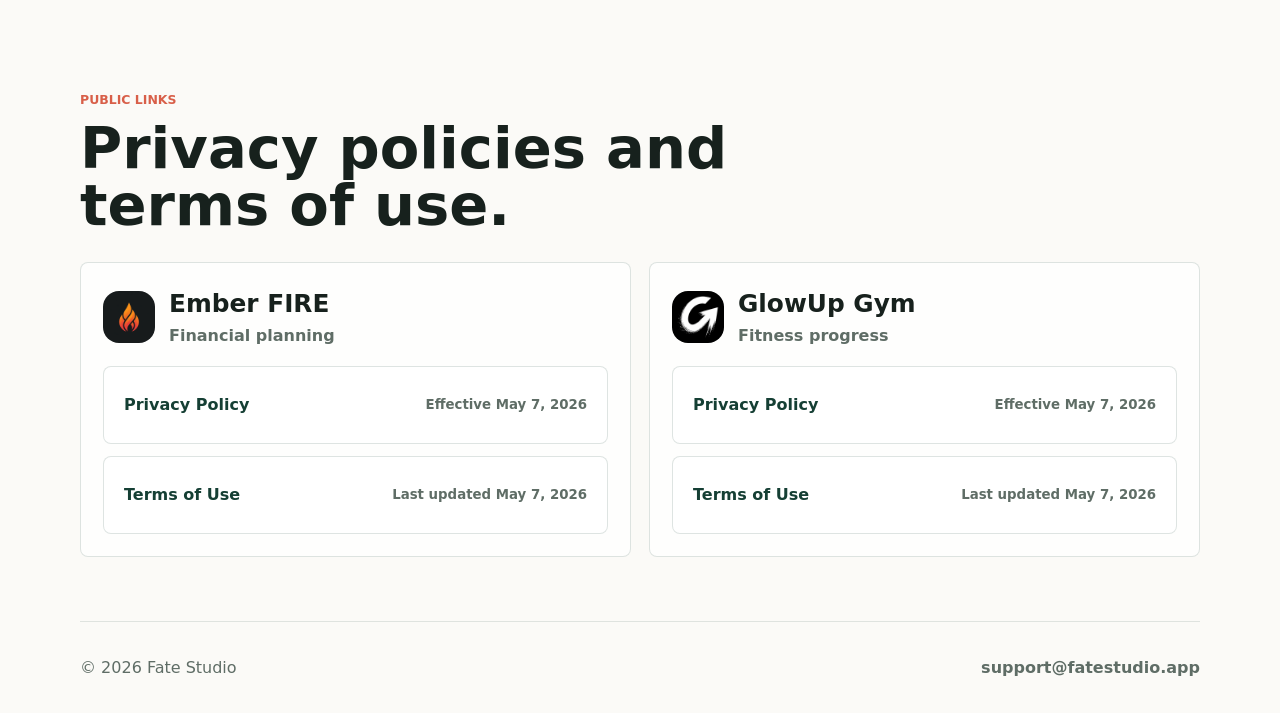
==== commit 5e676026: "feat: add favicon and apple-touch-icon; update logo implementation in HTML files and adjust styles" ====
--- a/index.html
+++ b/index.html
@@ -5,12 +5,16 @@
     <meta name="viewport" content="width=device-width, initial-scale=1" />
     <meta name="description" content="Fate Studio creates practical, privacy-conscious apps for personal planning, finance, fitness, and everyday progress." />
     <title>Fate Studio | Apps for Personal Progress</title>
+    <link rel="icon" type="image/png" sizes="64x64" href="assets/favicon.png" />
+    <link rel="apple-touch-icon" sizes="180x180" href="assets/apple-touch-icon.png" />
     <link rel="stylesheet" href="styles.css" />
   </head>
   <body>
     <header class="site-header">
       <a class="brand" href="./" aria-label="Fate Studio home">
-        <span class="brand-mark" aria-hidden="true">FS</span>
+        <span class="brand-mark" aria-hidden="true">
+          <img src="assets/fate_studio_logo.png" alt="" />
+        </span>
         <span>Fate Studio</span>
       </a>
       <nav class="nav-links" aria-label="Main navigation">
@@ -46,11 +50,9 @@
           <div class="device-preview">
             <div class="phone-shell">
               <div class="phone-screen">
-                <div class="screen-row flame"></div>
+                <img class="studio-screen-logo" src="assets/fate_studio_logo.png" alt="Fate Studio App logo" />
                 <div class="screen-row gold"></div>
-                <div class="screen-grid">
-                  <span></span>
-                  <span></span>
+                <div class="screen-grid" aria-hidden="true">
                   <span></span>
                   <span></span>
                 </div>
@@ -137,11 +139,11 @@
             <div class="policy-links">
               <a href="privacy/ember-fire.html">
                 <span>Privacy Policy</span>
-                <small>Effective April 23, 2026</small>
+                <small>Effective May 7, 2026</small>
               </a>
               <a href="terms/ember-fire.html">
                 <span>Terms of Use</span>
-                <small>Last updated April 25, 2026</small>
+                <small>Last updated May 7, 2026</small>
               </a>
             </div>
           </article>
@@ -157,11 +159,11 @@
             <div class="policy-links">
               <a href="privacy/glowup-gym.html">
                 <span>Privacy Policy</span>
-                <small>Effective April 23, 2026</small>
+                <small>Effective May 7, 2026</small>
               </a>
               <a href="terms/glowup-gym.html">
                 <span>Terms of Use</span>
-                <small>Last updated April 25, 2026</small>
+                <small>Last updated May 7, 2026</small>
               </a>
             </div>
           </article>
--- a/styles.css
+++ b/styles.css
@@ -54,13 +54,13 @@
 .brand {
   display: inline-flex;
   align-items: center;
-  gap: 10px;
+  gap: 11px;
   color: var(--forest);
   font-weight: 800;
+  line-height: 1;
   text-decoration: none;
 }
 
-.brand-mark,
 .app-icon {
   display: inline-grid;
   place-items: center;
@@ -70,10 +70,26 @@
 }
 
 .brand-mark {
-  width: 38px;
-  height: 38px;
-  border-radius: 12px;
-  background: linear-gradient(135deg, var(--forest), var(--moss));
+  position: relative;
+  display: inline-flex;
+  width: 48px;
+  height: 48px;
+  flex: 0 0 auto;
+  border: 1px solid rgba(121, 174, 202, 0.28);
+  border-radius: 14px;
+  background: #050713;
+  overflow: hidden;
+  box-shadow: 0 10px 26px rgba(23, 33, 29, 0.14), 0 0 22px rgba(121, 174, 202, 0.18);
+}
+
+.brand-mark img {
+  display: block;
+  width: 100%;
+  height: 100%;
+  object-fit: cover;
+  object-position: 50% 36%;
+  transform: scale(1.58);
+  transform-origin: 50% 34%;
 }
 
 .nav-links {
@@ -252,21 +268,31 @@
 
 .phone-screen {
   height: 100%;
-  padding: 28px 18px;
+  padding: 18px;
   border-radius: 24px;
   background:
-    linear-gradient(180deg, #fff9ef, #edf5ed 58%, #fff);
+    linear-gradient(180deg, #060606, #101614 54%, #f8fbf8 55%);
   overflow: hidden;
+}
+
+.studio-screen-logo {
+  display: block;
+  width: 100%;
+  height: auto;
+  aspect-ratio: 1;
+  margin-bottom: 14px;
+  border: 1px solid rgba(121, 174, 202, 0.22);
+  border-radius: 22px;
+  background: #050713;
+  object-fit: cover;
+  object-position: 50% 50%;
+  box-shadow: 0 12px 28px rgba(0, 0, 0, 0.28), inset 0 1px 0 rgba(255, 255, 255, 0.12);
 }
 
 .screen-row {
   height: 96px;
   margin-bottom: 14px;
   border-radius: 18px;
-}
-
-.screen-row.flame {
-  background: linear-gradient(135deg, var(--coral), var(--amber));
 }
 
 .screen-row.gold {
@@ -656,18 +682,19 @@
   }
 
   .phone-shell {
-    inset: 30px 24px 0 auto;
-    width: 168px;
+    inset: 30px 38px 0 auto;
+    width: 158px;
     border-radius: 26px;
   }
 
   .phone-screen {
-    padding: 18px 12px;
+    padding: 12px;
     border-radius: 18px;
   }
 
-  .screen-row {
-    height: 62px;
+  .studio-screen-logo {
+    margin-bottom: 10px;
+    border-radius: 16px;
   }
 
   .screen-row.gold {
@@ -675,7 +702,7 @@
   }
 
   .floating-card {
-    width: min(212px, 82%);
+    width: min(242px, calc(100% - 32px));
     padding: 12px;
   }
 
@@ -684,6 +711,7 @@
   }
 
   .floating-card.glow {
+    right: 8px;
     bottom: 0;
   }
 
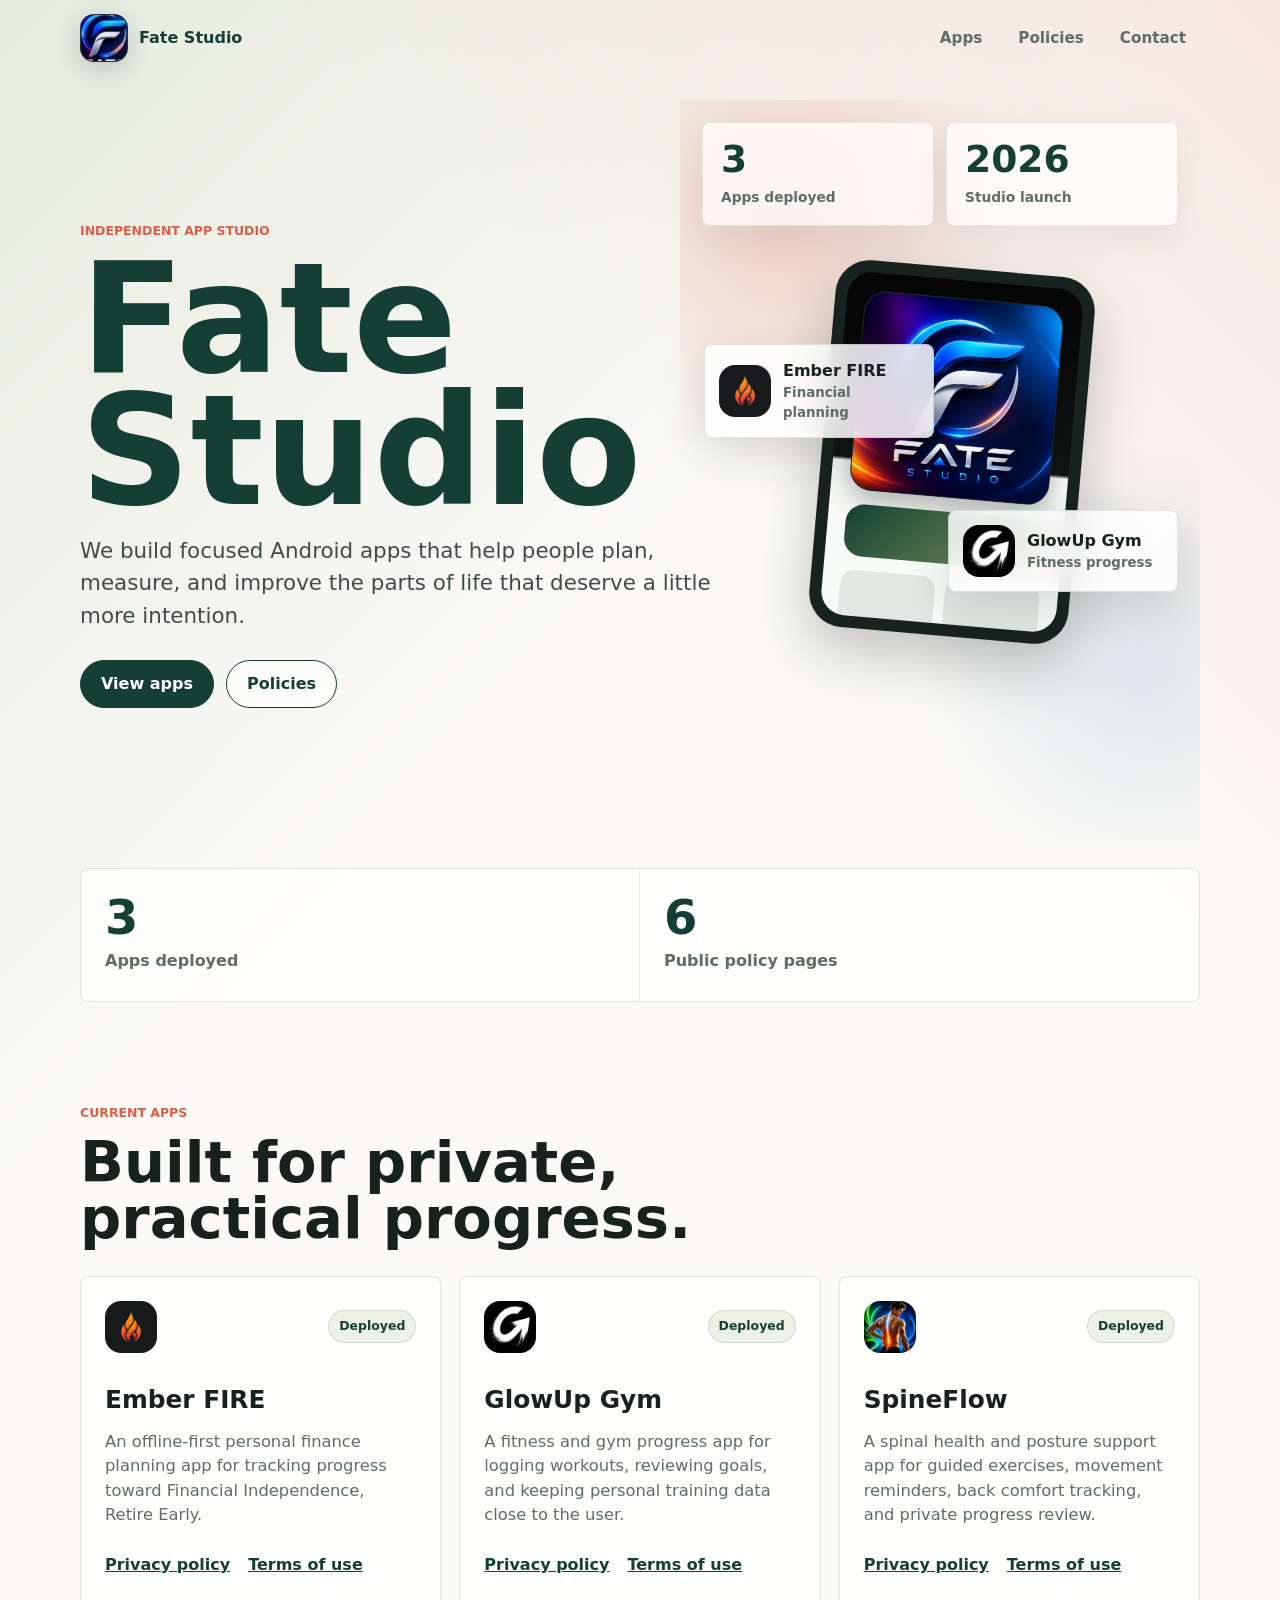
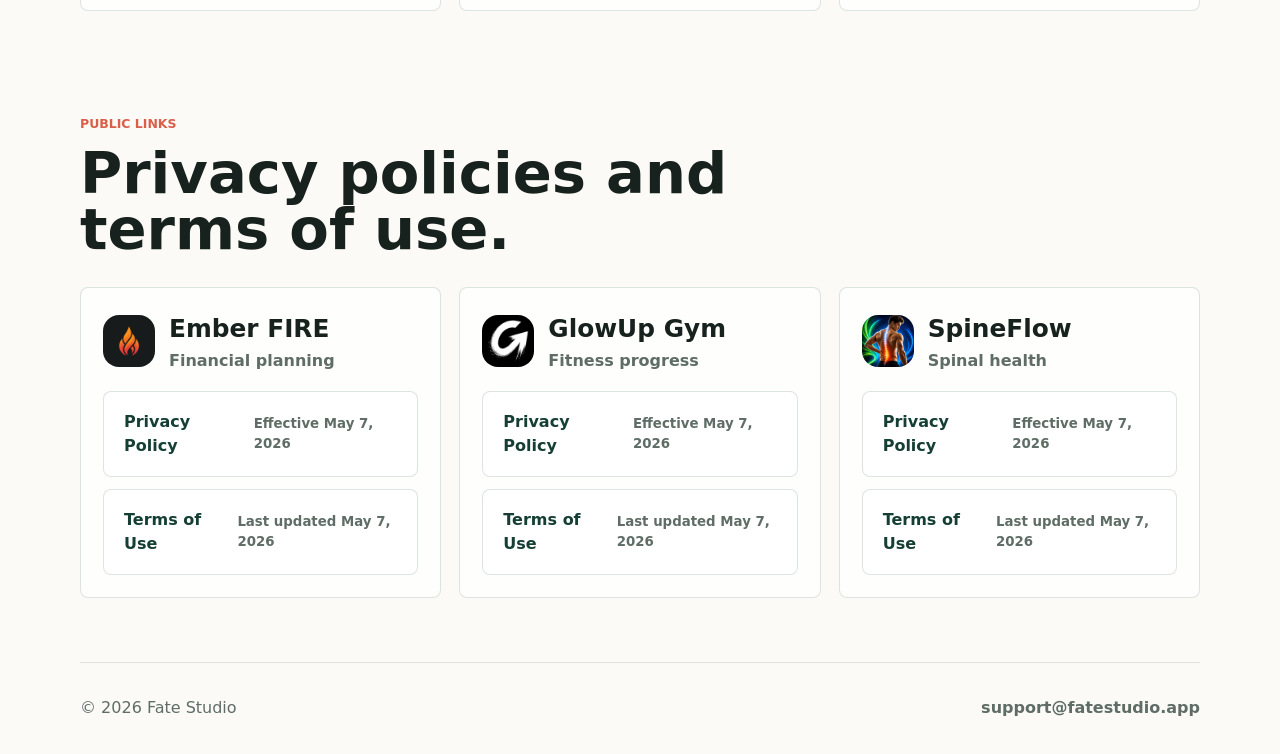
==== commit 46344d4a: "feat: add SpineFlow app with privacy policy and terms of use; update index and styles for new layout" ====
--- a/index.html
+++ b/index.html
@@ -39,7 +39,7 @@
         <div class="studio-panel" aria-label="Fate Studio app dashboard">
           <div class="metric-strip">
             <div>
-              <span class="metric-number">2</span>
+              <span class="metric-number">3</span>
               <span class="metric-label">Apps deployed</span>
             </div>
             <div>
@@ -78,11 +78,11 @@
 
       <section class="stats-band" aria-label="Deployment summary">
         <div>
-          <strong>2</strong>
+          <strong>3</strong>
           <span>Apps deployed</span>
         </div>
         <div>
-          <strong>4</strong>
+          <strong>6</strong>
           <span>Public policy pages</span>
         </div>
       </section>
@@ -119,6 +119,19 @@
               <a href="terms/glowup-gym.html">Terms of use</a>
             </div>
           </article>
+
+          <article class="app-card">
+            <div class="app-card-top">
+              <img class="app-icon" src="assets/spineflow_logo.png" alt="" width="52" height="52" />
+              <span class="status-pill">Deployed</span>
+            </div>
+            <h3>SpineFlow</h3>
+            <p>A spinal health and posture support app for guided exercises, movement reminders, back comfort tracking, and private progress review.</p>
+            <div class="app-card-links">
+              <a href="privacy/spineflow.html">Privacy policy</a>
+              <a href="terms/spineflow.html">Terms of use</a>
+            </div>
+          </article>
         </div>
       </section>
 
@@ -162,6 +175,26 @@
                 <small>Effective May 7, 2026</small>
               </a>
               <a href="terms/glowup-gym.html">
+                <span>Terms of Use</span>
+                <small>Last updated May 7, 2026</small>
+              </a>
+            </div>
+          </article>
+
+          <article class="policy-app-card">
+            <div class="policy-app-heading">
+              <img class="app-icon" src="assets/spineflow_logo.png" alt="" width="52" height="52" />
+              <div>
+                <h3>SpineFlow</h3>
+                <p>Spinal health</p>
+              </div>
+            </div>
+            <div class="policy-links">
+              <a href="privacy/spineflow.html">
+                <span>Privacy Policy</span>
+                <small>Effective May 7, 2026</small>
+              </a>
+              <a href="terms/spineflow.html">
                 <span>Terms of Use</span>
                 <small>Last updated May 7, 2026</small>
               </a>
--- a/styles.css
+++ b/styles.css
@@ -403,7 +403,7 @@
 
 .app-grid {
   display: grid;
-  grid-template-columns: repeat(2, minmax(0, 1fr));
+  grid-template-columns: repeat(3, minmax(0, 1fr));
   gap: 18px;
 }
 
@@ -459,7 +459,7 @@
 
 .policy-app-grid {
   display: grid;
-  grid-template-columns: repeat(2, minmax(0, 1fr));
+  grid-template-columns: repeat(3, minmax(0, 1fr));
   gap: 18px;
 }
 
@@ -586,6 +586,13 @@
   color: var(--forest);
   font-weight: 850;
   text-decoration: none;
+}
+
+@media (max-width: 1040px) {
+  .app-grid,
+  .policy-app-grid {
+    grid-template-columns: repeat(2, minmax(0, 1fr));
+  }
 }
 
 @media (max-width: 840px) {
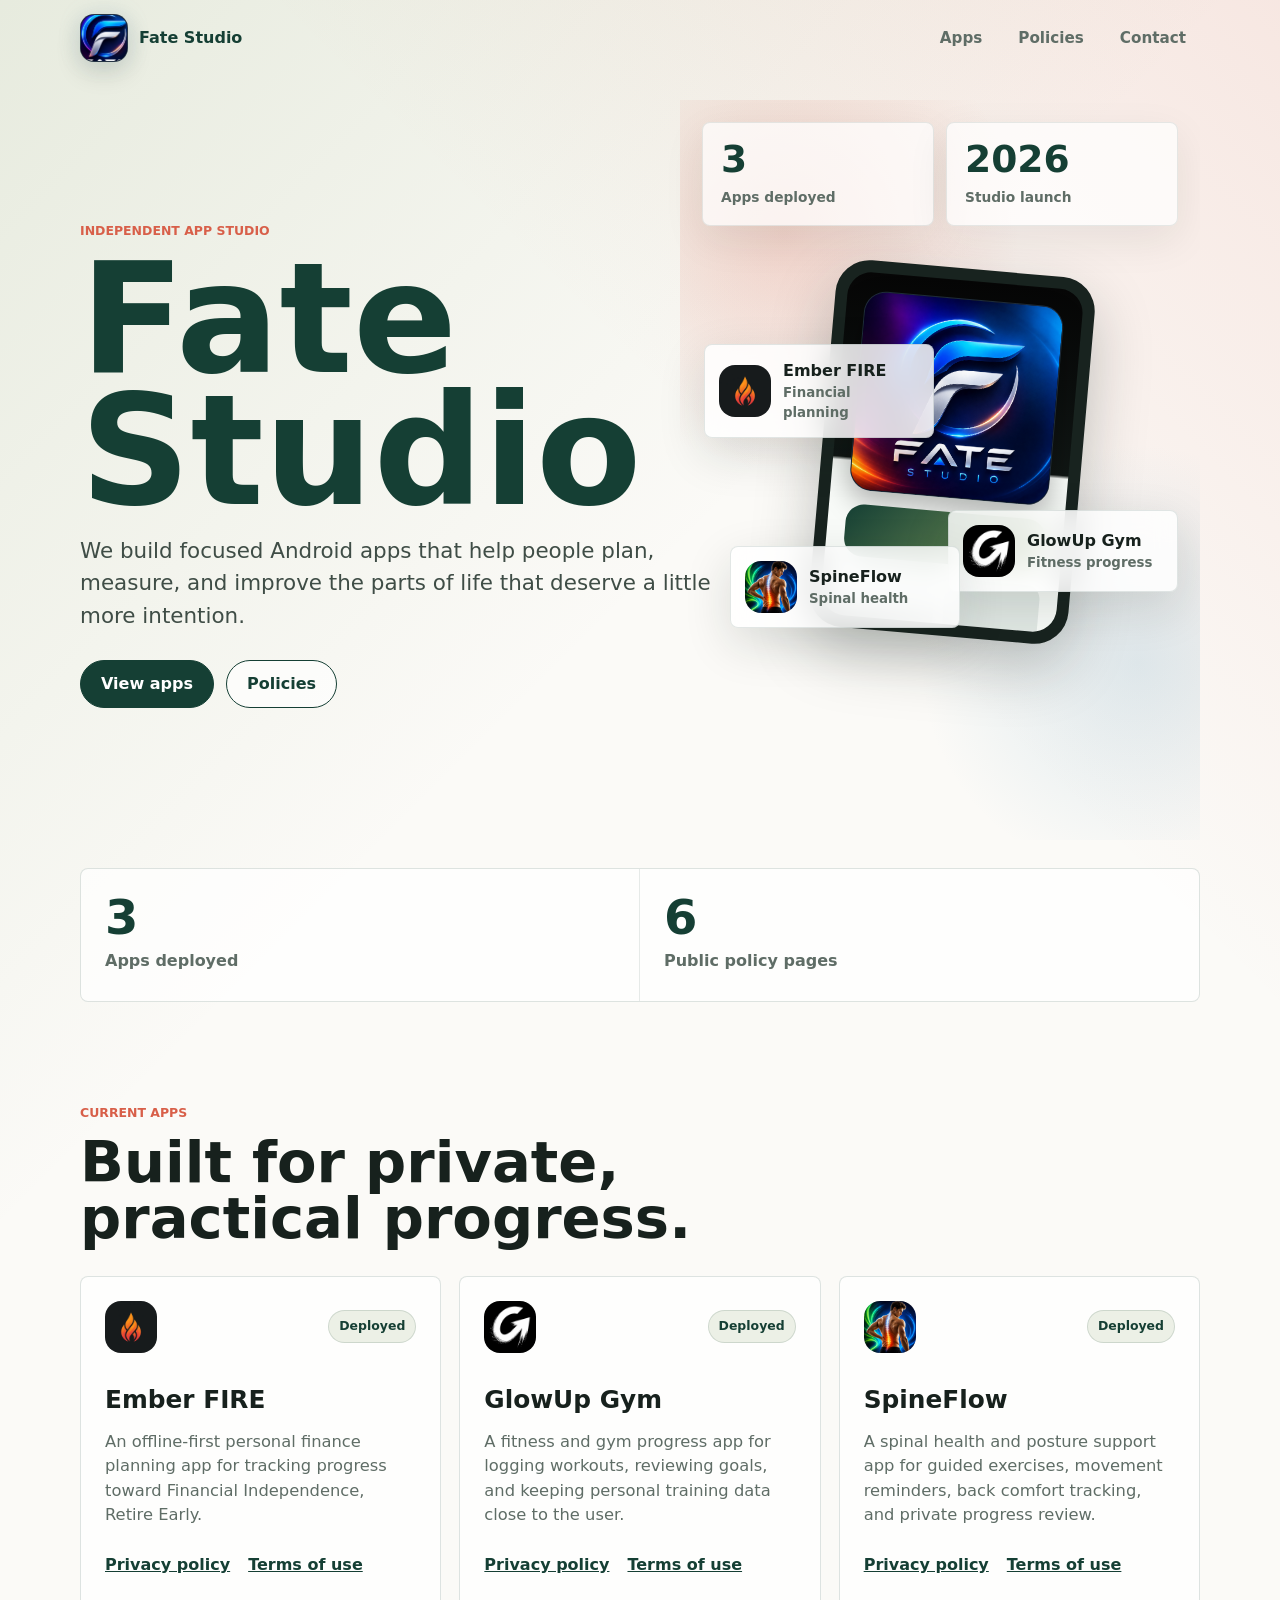
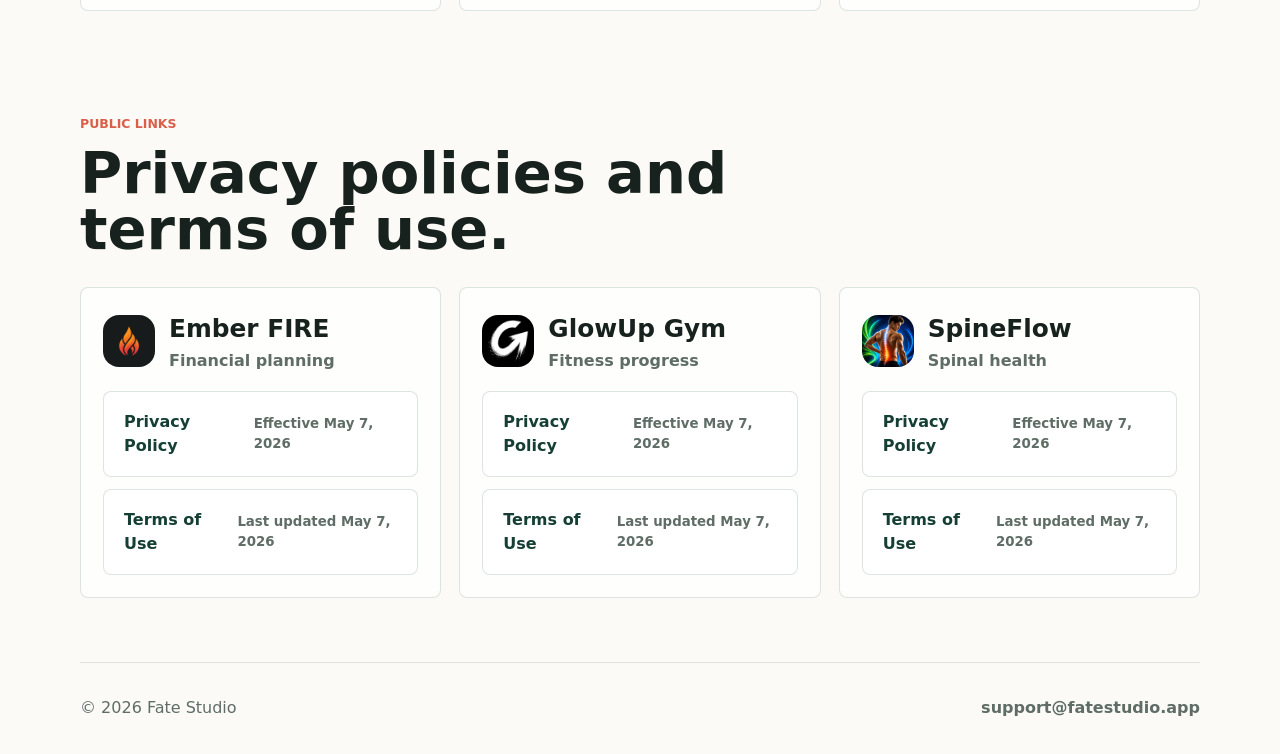
==== commit d032b219: "feat: add SpineFlow card to homepage; update styles for positioning and dimensions" ====
--- a/index.html
+++ b/index.html
@@ -72,6 +72,13 @@
                 <small>Fitness progress</small>
               </div>
             </div>
+            <div class="floating-card spine">
+              <img class="app-icon" src="assets/spineflow_logo.png" alt="" width="52" height="52" />
+              <div>
+                <strong>SpineFlow</strong>
+                <small>Spinal health</small>
+              </div>
+            </div>
           </div>
         </div>
       </section>
--- a/styles.css
+++ b/styles.css
@@ -346,6 +346,11 @@
   bottom: 44px;
 }
 
+.floating-card.spine {
+  left: 28px;
+  bottom: 8px;
+}
+
 .app-icon {
   display: block;
   width: 52px;
@@ -672,7 +677,7 @@
   }
 
   .studio-panel {
-    min-height: 470px;
+    min-height: 540px;
     padding: 14px;
   }
 
@@ -685,7 +690,7 @@
   }
 
   .device-preview {
-    min-height: 284px;
+    min-height: 350px;
   }
 
   .phone-shell {
@@ -722,6 +727,11 @@
     bottom: 0;
   }
 
+  .floating-card.spine {
+    left: 0;
+    bottom: 78px;
+  }
+
   .section {
     padding: 46px 0;
   }
